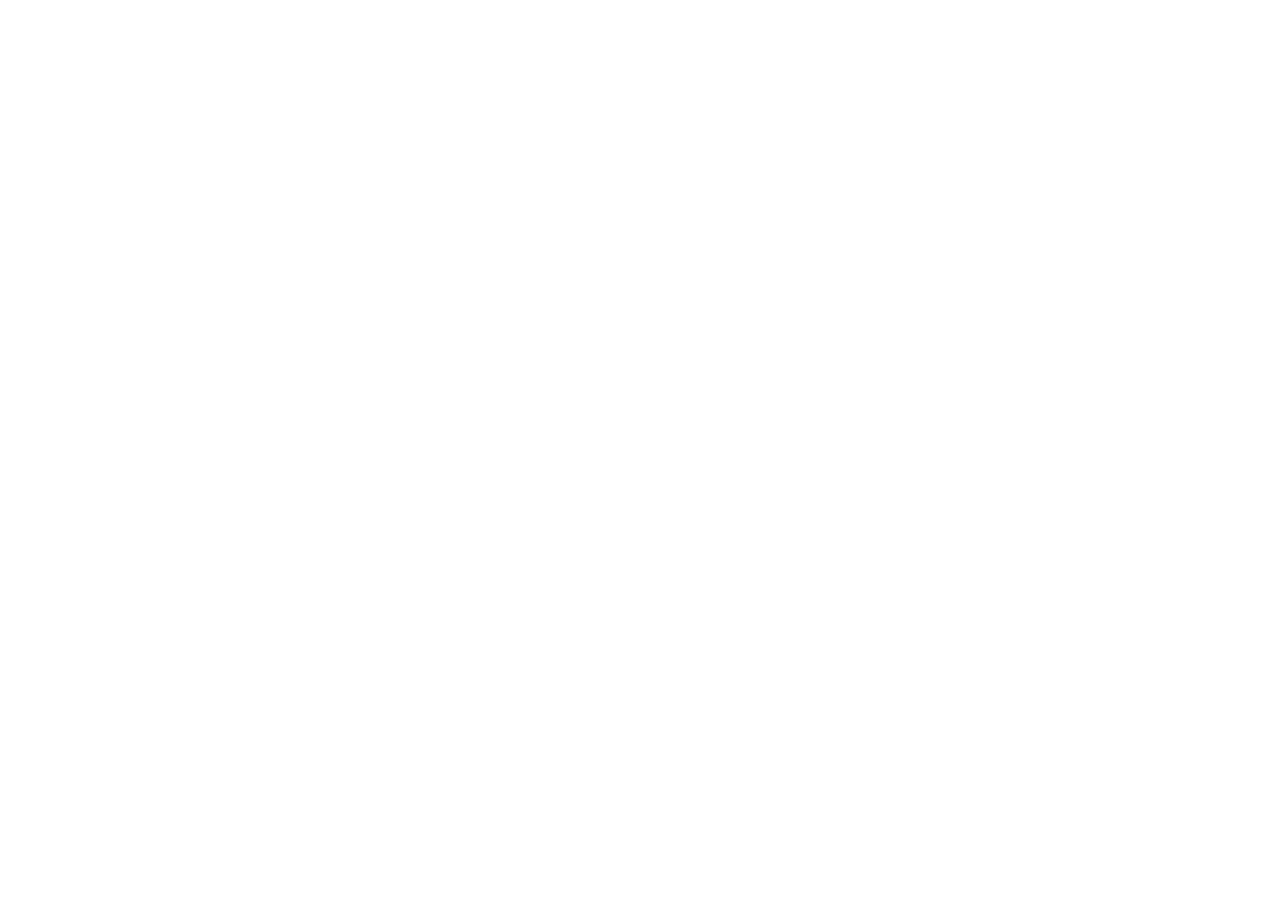
==== index.html @ 8e1ed048 "项目初始化" ====
<!DOCTYPE html>
<html lang="en">
<head>
    <meta charset="UTF-8">
    <meta name="viewport" content="width=device-width, initial-scale=1.0">
    <title>Document</title>
</head>
<body>
    
</body>
</html>
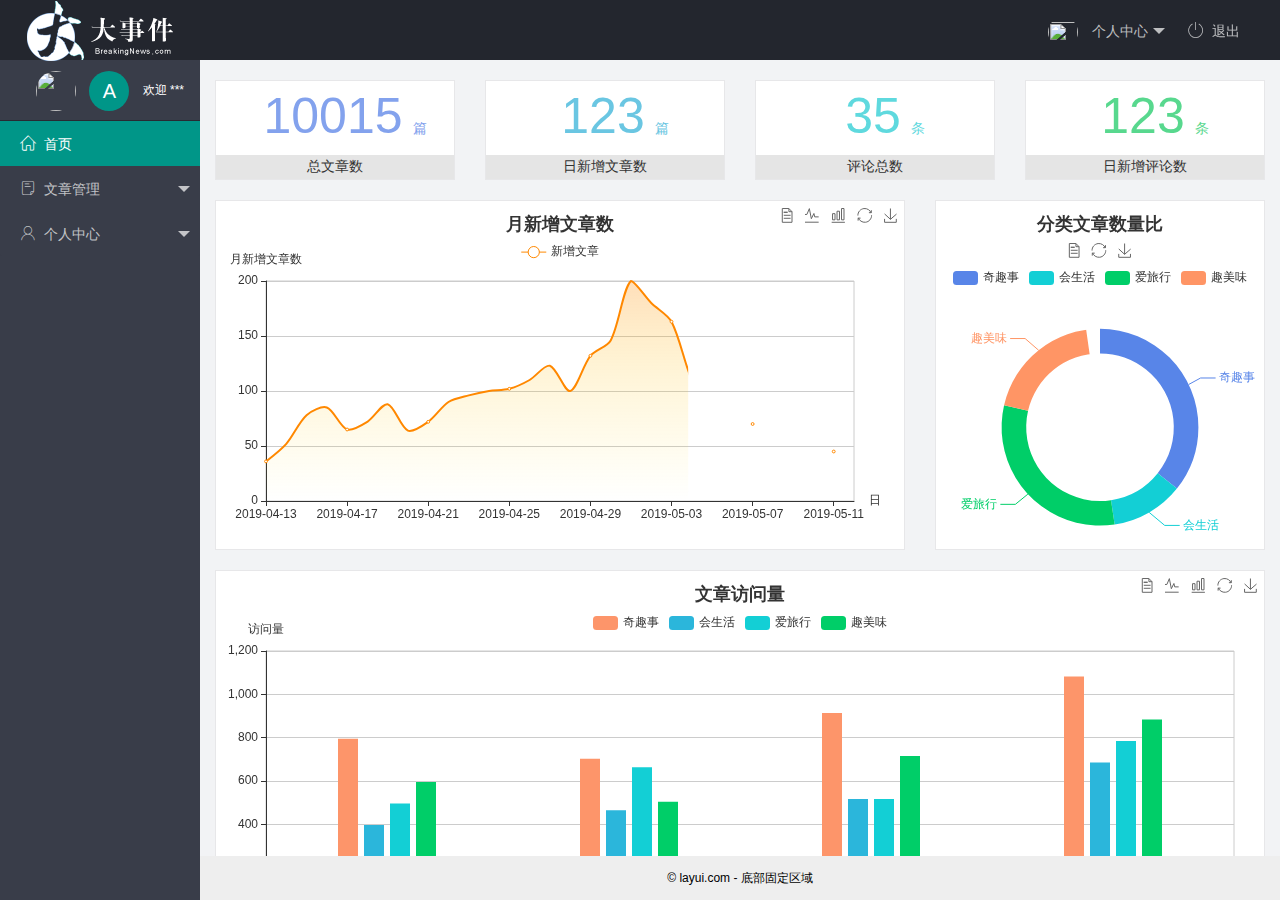
==== commit 36bd30de: "index完成" ====
--- a/index.html
+++ b/index.html
@@ -1,11 +1,91 @@
 <!DOCTYPE html>
 <html lang="en">
+
 <head>
     <meta charset="UTF-8">
     <meta name="viewport" content="width=device-width, initial-scale=1.0">
-    <title>Document</title>
+    <title>主页</title>
+    <link rel="stylesheet" href="./assets/lib/layui/css/layui.css">
+    <link rel="stylesheet" href="./assets/css/index.css">
+    <!-- 引入第三方图标 -->
+    <link rel="stylesheet" href="./assets/fonts/iconfont.css">
+    
 </head>
-<body>
-    
+
+<body class="layui-layout-body">
+    <div class="layui-layout layui-layout-admin">
+        <div class="layui-header">
+            <div class="layui-logo">
+                <img src="./assets/images/logo.png" alt="">
+            </div>
+            <!-- 头部区域（可配合layui已有的水平导航） -->
+            
+            <ul class="layui-nav layui-layout-right">
+                <li class="layui-nav-item">
+                    <a href="javascript:;">
+                        <img src="http://t.cn/RCzsdCq" class="layui-nav-img">
+                        个人中心
+                    </a>
+                    <dl class="layui-nav-child">
+                        <dd><a href="">基本资料</a></dd>
+                        <dd><a href="">安全设置</a></dd>
+                        <dd><a href="">安全设置</a></dd>
+                    </dl>
+                </li>
+                <li class="layui-nav-item">
+                    <a href=""><span class="iconfont icon-tuichu"></span>退出</a>
+                </li>
+            </ul>
+        </div>
+
+        <div class="layui-side layui-bg-black">
+            <div class="layui-side-scroll">
+                <div class="userinfo">
+                    <img src="http://t.cn/RCzsdCq" class="layui-nav-img">
+                    <span class="text-avatar">A</span>
+                    <span class="welcome">欢迎 ***</span>
+                </div>
+                <!-- 左侧导航区域（可配合layui已有的垂直导航） -->
+                <ul class="layui-nav layui-nav-tree" lay-shrink="all">
+                    <li class="layui-nav-item layui-this">
+                        <a href="./home/dashboard.html" target="fm"><span class="iconfont icon-home"></span>首页
+                    </a></li>
+
+                    <li class="layui-nav-item">
+                        <a class="" href="javascript:;">
+                            <span class="iconfont icon-16"></span>文章管理
+                        </a>
+                        <dl class="layui-nav-child">
+                            <dd><a href="javascript:;"><i class="layui-icon layui-icon-app"></i>文章类别</a></dd>
+                            <dd><a href="javascript:;"><i class="layui-icon layui-icon-app"></i>文章列表</a></dd>
+                            <dd><a href="javascript:;"><i class="layui-icon layui-icon-app"></i>发表文章</a></dd>
+                        </dl>
+                    </li>
+                    <li class="layui-nav-item">
+                        <a href="javascript:;">
+                            <span class="iconfont icon-user"></span>个人中心
+                        </a>
+                        <dl class="layui-nav-child">
+                            <dd><a href="javascript:;"><i class="layui-icon layui-icon-app"></i>基本资料</a></dd>
+                            <dd><a href="javascript:;"><i class="layui-icon layui-icon-app"></i>更换头像</a></dd>
+                            <dd><a href="javascript:;"><i class="layui-icon layui-icon-app"></i>重置密码</a></dd>
+                        </dl>
+                    </li>
+                </ul>
+            </div>
+        </div>
+
+        <div class="layui-body">
+            <!-- 内容主体区域 -->
+            <iframe src="./home/dashboard.html" name="fm" frameborder="0"></iframe>
+        </div>
+
+        <div class="layui-footer">
+            <!-- 底部固定区域 -->
+            © layui.com - 底部固定区域
+        </div>
+    </div>
+    <script src="./assets/lib/layui/layui.all.js"></script>
 </body>
+
 </html>--- a/assets/lib/layui/css/layui.css
+++ b/assets/lib/layui/css/layui.css
@@ -0,0 +1,2 @@
+/** layui-v2.5.5 MIT License By https://www.layui.com */
+ .layui-inline,img{display:inline-block;vertical-align:middle}h1,h2,h3,h4,h5,h6{font-weight:400}.layui-edge,.layui-header,.layui-inline,.layui-main{position:relative}.layui-body,.layui-edge,.layui-elip{overflow:hidden}.layui-btn,.layui-edge,.layui-inline,img{vertical-align:middle}.layui-btn,.layui-disabled,.layui-icon,.layui-unselect{-moz-user-select:none;-webkit-user-select:none;-ms-user-select:none}.layui-elip,.layui-form-checkbox span,.layui-form-pane .layui-form-label{text-overflow:ellipsis;white-space:nowrap}.layui-breadcrumb,.layui-tree-btnGroup{visibility:hidden}blockquote,body,button,dd,div,dl,dt,form,h1,h2,h3,h4,h5,h6,input,li,ol,p,pre,td,textarea,th,ul{margin:0;padding:0;-webkit-tap-highlight-color:rgba(0,0,0,0)}a:active,a:hover{outline:0}img{border:none}li{list-style:none}table{border-collapse:collapse;border-spacing:0}h4,h5,h6{font-size:100%}button,input,optgroup,option,select,textarea{font-family:inherit;font-size:inherit;font-style:inherit;font-weight:inherit;outline:0}pre{white-space:pre-wrap;white-space:-moz-pre-wrap;white-space:-pre-wrap;white-space:-o-pre-wrap;word-wrap:break-word}body{line-height:24px;font:14px Helvetica Neue,Helvetica,PingFang SC,Tahoma,Arial,sans-serif}hr{height:1px;margin:10px 0;border:0;clear:both}a{color:#333;text-decoration:none}a:hover{color:#777}a cite{font-style:normal;*cursor:pointer}.layui-border-box,.layui-border-box *{box-sizing:border-box}.layui-box,.layui-box *{box-sizing:content-box}.layui-clear{clear:both;*zoom:1}.layui-clear:after{content:'\20';clear:both;*zoom:1;display:block;height:0}.layui-inline{*display:inline;*zoom:1}.layui-edge{display:inline-block;width:0;height:0;border-width:6px;border-style:dashed;border-color:transparent}.layui-edge-top{top:-4px;border-bottom-color:#999;border-bottom-style:solid}.layui-edge-right{border-left-color:#999;border-left-style:solid}.layui-edge-bottom{top:2px;border-top-color:#999;border-top-style:solid}.layui-edge-left{border-right-color:#999;border-right-style:solid}.layui-disabled,.layui-disabled:hover{color:#d2d2d2!important;cursor:not-allowed!important}.layui-circle{border-radius:100%}.layui-show{display:block!important}.layui-hide{display:none!important}@font-face{font-family:layui-icon;src:url(../font/iconfont.eot?v=250);src:url(../font/iconfont.eot?v=250#iefix) format('embedded-opentype'),url(../font/iconfont.woff2?v=250) format('woff2'),url(../font/iconfont.woff?v=250) format('woff'),url(../font/iconfont.ttf?v=250) format('truetype'),url(../font/iconfont.svg?v=250#layui-icon) format('svg')}.layui-icon{font-family:layui-icon!important;font-size:16px;font-style:normal;-webkit-font-smoothing:antialiased;-moz-osx-font-smoothing:grayscale}.layui-icon-reply-fill:before{content:"\e611"}.layui-icon-set-fill:before{content:"\e614"}.layui-icon-menu-fill:before{content:"\e60f"}.layui-icon-search:before{content:"\e615"}.layui-icon-share:before{content:"\e641"}.layui-icon-set-sm:before{content:"\e620"}.layui-icon-engine:before{content:"\e628"}.layui-icon-close:before{content:"\1006"}.layui-icon-close-fill:before{content:"\1007"}.layui-icon-chart-screen:before{content:"\e629"}.layui-icon-star:before{content:"\e600"}.layui-icon-circle-dot:before{content:"\e617"}.layui-icon-chat:before{content:"\e606"}.layui-icon-release:before{content:"\e609"}.layui-icon-list:before{content:"\e60a"}.layui-icon-chart:before{content:"\e62c"}.layui-icon-ok-circle:before{content:"\1005"}.layui-icon-layim-theme:before{content:"\e61b"}.layui-icon-table:before{content:"\e62d"}.layui-icon-right:before{content:"\e602"}.layui-icon-left:before{content:"\e603"}.layui-icon-cart-simple:before{content:"\e698"}.layui-icon-face-cry:before{content:"\e69c"}.layui-icon-face-smile:before{content:"\e6af"}.layui-icon-survey:before{content:"\e6b2"}.layui-icon-tree:before{content:"\e62e"}.layui-icon-upload-circle:before{content:"\e62f"}.layui-icon-add-circle:before{content:"\e61f"}.layui-icon-download-circle:before{content:"\e601"}.layui-icon-templeate-1:before{content:"\e630"}.layui-icon-util:before{content:"\e631"}.layui-icon-face-surprised:before{content:"\e664"}.layui-icon-edit:before{content:"\e642"}.layui-icon-speaker:before{content:"\e645"}.layui-icon-down:before{content:"\e61a"}.layui-icon-file:before{content:"\e621"}.layui-icon-layouts:before{content:"\e632"}.layui-icon-rate-half:before{content:"\e6c9"}.layui-icon-add-circle-fine:before{content:"\e608"}.layui-icon-prev-circle:before{content:"\e633"}.layui-icon-read:before{content:"\e705"}.layui-icon-404:before{content:"\e61c"}.layui-icon-carousel:before{content:"\e634"}.layui-icon-help:before{content:"\e607"}.layui-icon-code-circle:before{content:"\e635"}.layui-icon-water:before{content:"\e636"}.layui-icon-username:before{content:"\e66f"}.layui-icon-find-fill:before{content:"\e670"}.layui-icon-about:before{content:"\e60b"}.layui-icon-location:before{content:"\e715"}.layui-icon-up:before{content:"\e619"}.layui-icon-pause:before{content:"\e651"}.layui-icon-date:before{content:"\e637"}.layui-icon-layim-uploadfile:before{content:"\e61d"}.layui-icon-delete:before{content:"\e640"}.layui-icon-play:before{content:"\e652"}.layui-icon-top:before{content:"\e604"}.layui-icon-friends:before{content:"\e612"}.layui-icon-refresh-3:before{content:"\e9aa"}.layui-icon-ok:before{content:"\e605"}.layui-icon-layer:before{content:"\e638"}.layui-icon-face-smile-fine:before{content:"\e60c"}.layui-icon-dollar:before{content:"\e659"}.layui-icon-group:before{content:"\e613"}.layui-icon-layim-download:before{content:"\e61e"}.layui-icon-picture-fine:before{content:"\e60d"}.layui-icon-link:before{content:"\e64c"}.layui-icon-diamond:before{content:"\e735"}.layui-icon-log:before{content:"\e60e"}.layui-icon-rate-solid:before{content:"\e67a"}.layui-icon-fonts-del:before{content:"\e64f"}.layui-icon-unlink:before{content:"\e64d"}.layui-icon-fonts-clear:before{content:"\e639"}.layui-icon-triangle-r:before{content:"\e623"}.layui-icon-circle:before{content:"\e63f"}.layui-icon-radio:before{content:"\e643"}.layui-icon-align-center:before{content:"\e647"}.layui-icon-align-right:before{content:"\e648"}.layui-icon-align-left:before{content:"\e649"}.layui-icon-loading-1:before{content:"\e63e"}.layui-icon-return:before{content:"\e65c"}.layui-icon-fonts-strong:before{content:"\e62b"}.layui-icon-upload:before{content:"\e67c"}.layui-icon-dialogue:before{content:"\e63a"}.layui-icon-video:before{content:"\e6ed"}.layui-icon-headset:before{content:"\e6fc"}.layui-icon-cellphone-fine:before{content:"\e63b"}.layui-icon-add-1:before{content:"\e654"}.layui-icon-face-smile-b:before{content:"\e650"}.layui-icon-fonts-html:before{content:"\e64b"}.layui-icon-form:before{content:"\e63c"}.layui-icon-cart:before{content:"\e657"}.layui-icon-camera-fill:before{content:"\e65d"}.layui-icon-tabs:before{content:"\e62a"}.layui-icon-fonts-code:before{content:"\e64e"}.layui-icon-fire:before{content:"\e756"}.layui-icon-set:before{content:"\e716"}.layui-icon-fonts-u:before{content:"\e646"}.layui-icon-triangle-d:before{content:"\e625"}.layui-icon-tips:before{content:"\e702"}.layui-icon-picture:before{content:"\e64a"}.layui-icon-more-vertical:before{content:"\e671"}.layui-icon-flag:before{content:"\e66c"}.layui-icon-loading:before{content:"\e63d"}.layui-icon-fonts-i:before{content:"\e644"}.layui-icon-refresh-1:before{content:"\e666"}.layui-icon-rmb:before{content:"\e65e"}.layui-icon-home:before{content:"\e68e"}.layui-icon-user:before{content:"\e770"}.layui-icon-notice:before{content:"\e667"}.layui-icon-login-weibo:before{content:"\e675"}.layui-icon-voice:before{content:"\e688"}.layui-icon-upload-drag:before{content:"\e681"}.layui-icon-login-qq:before{content:"\e676"}.layui-icon-snowflake:before{content:"\e6b1"}.layui-icon-file-b:before{content:"\e655"}.layui-icon-template:before{content:"\e663"}.layui-icon-auz:before{content:"\e672"}.layui-icon-console:before{content:"\e665"}.layui-icon-app:before{content:"\e653"}.layui-icon-prev:before{content:"\e65a"}.layui-icon-website:before{content:"\e7ae"}.layui-icon-next:before{content:"\e65b"}.layui-icon-component:before{content:"\e857"}.layui-icon-more:before{content:"\e65f"}.layui-icon-login-wechat:before{content:"\e677"}.layui-icon-shrink-right:before{content:"\e668"}.layui-icon-spread-left:before{content:"\e66b"}.layui-icon-camera:before{content:"\e660"}.layui-icon-note:before{content:"\e66e"}.layui-icon-refresh:before{content:"\e669"}.layui-icon-female:before{content:"\e661"}.layui-icon-male:before{content:"\e662"}.layui-icon-password:before{content:"\e673"}.layui-icon-senior:before{content:"\e674"}.layui-icon-theme:before{content:"\e66a"}.layui-icon-tread:before{content:"\e6c5"}.layui-icon-praise:before{content:"\e6c6"}.layui-icon-star-fill:before{content:"\e658"}.layui-icon-rate:before{content:"\e67b"}.layui-icon-template-1:before{content:"\e656"}.layui-icon-vercode:before{content:"\e679"}.layui-icon-cellphone:before{content:"\e678"}.layui-icon-screen-full:before{content:"\e622"}.layui-icon-screen-restore:before{content:"\e758"}.layui-icon-cols:before{content:"\e610"}.layui-icon-export:before{content:"\e67d"}.layui-icon-print:before{content:"\e66d"}.layui-icon-slider:before{content:"\e714"}.layui-icon-addition:before{content:"\e624"}.layui-icon-subtraction:before{content:"\e67e"}.layui-icon-service:before{content:"\e626"}.layui-icon-transfer:before{content:"\e691"}.layui-main{width:1140px;margin:0 auto}.layui-header{z-index:1000;height:60px}.layui-header a:hover{transition:all .5s;-webkit-transition:all .5s}.layui-side{position:fixed;left:0;top:0;bottom:0;z-index:999;width:200px;overflow-x:hidden}.layui-side-scroll{position:relative;width:220px;height:100%;overflow-x:hidden}.layui-body{position:absolute;left:200px;right:0;top:0;bottom:0;z-index:998;width:auto;overflow-y:auto;box-sizing:border-box}.layui-layout-body{overflow:hidden}.layui-layout-admin .layui-header{background-color:#23262E}.layui-layout-admin .layui-side{top:60px;width:200px;overflow-x:hidden}.layui-layout-admin .layui-body{position:fixed;top:60px;bottom:44px}.layui-layout-admin .layui-main{width:auto;margin:0 15px}.layui-layout-admin .layui-footer{position:fixed;left:200px;right:0;bottom:0;height:44px;line-height:44px;padding:0 15px;background-color:#eee}.layui-layout-admin .layui-logo{position:absolute;left:0;top:0;width:200px;height:100%;line-height:60px;text-align:center;color:#009688;font-size:16px}.layui-layout-admin .layui-header .layui-nav{background:0 0}.layui-layout-left{position:absolute!important;left:200px;top:0}.layui-layout-right{position:absolute!important;right:0;top:0}.layui-container{position:relative;margin:0 auto;padding:0 15px;box-sizing:border-box}.layui-fluid{position:relative;margin:0 auto;padding:0 15px}.layui-row:after,.layui-row:before{content:'';display:block;clear:both}.layui-col-lg1,.layui-col-lg10,.layui-col-lg11,.layui-col-lg12,.layui-col-lg2,.layui-col-lg3,.layui-col-lg4,.layui-col-lg5,.layui-col-lg6,.layui-col-lg7,.layui-col-lg8,.layui-col-lg9,.layui-col-md1,.layui-col-md10,.layui-col-md11,.layui-col-md12,.layui-col-md2,.layui-col-md3,.layui-col-md4,.layui-col-md5,.layui-col-md6,.layui-col-md7,.layui-col-md8,.layui-col-md9,.layui-col-sm1,.layui-col-sm10,.layui-col-sm11,.layui-col-sm12,.layui-col-sm2,.layui-col-sm3,.layui-col-sm4,.layui-col-sm5,.layui-col-sm6,.layui-col-sm7,.layui-col-sm8,.layui-col-sm9,.layui-col-xs1,.layui-col-xs10,.layui-col-xs11,.layui-col-xs12,.layui-col-xs2,.layui-col-xs3,.layui-col-xs4,.layui-col-xs5,.layui-col-xs6,.layui-col-xs7,.layui-col-xs8,.layui-col-xs9{position:relative;display:block;box-sizing:border-box}.layui-col-xs1,.layui-col-xs10,.layui-col-xs11,.layui-col-xs12,.layui-col-xs2,.layui-col-xs3,.layui-col-xs4,.layui-col-xs5,.layui-col-xs6,.layui-col-xs7,.layui-col-xs8,.layui-col-xs9{float:left}.layui-col-xs1{width:8.33333333%}.layui-col-xs2{width:16.66666667%}.layui-col-xs3{width:25%}.layui-col-xs4{width:33.33333333%}.layui-col-xs5{width:41.66666667%}.layui-col-xs6{width:50%}.layui-col-xs7{width:58.33333333%}.layui-col-xs8{width:66.66666667%}.layui-col-xs9{width:75%}.layui-col-xs10{width:83.33333333%}.layui-col-xs11{width:91.66666667%}.layui-col-xs12{width:100%}.layui-col-xs-offset1{margin-left:8.33333333%}.layui-col-xs-offset2{margin-left:16.66666667%}.layui-col-xs-offset3{margin-left:25%}.layui-col-xs-offset4{margin-left:33.33333333%}.layui-col-xs-offset5{margin-left:41.66666667%}.layui-col-xs-offset6{margin-left:50%}.layui-col-xs-offset7{margin-left:58.33333333%}.layui-col-xs-offset8{margin-left:66.66666667%}.layui-col-xs-offset9{margin-left:75%}.layui-col-xs-offset10{margin-left:83.33333333%}.layui-col-xs-offset11{margin-left:91.66666667%}.layui-col-xs-offset12{margin-left:100%}@media screen and (max-width:768px){.layui-hide-xs{display:none!important}.layui-show-xs-block{display:block!important}.layui-show-xs-inline{display:inline!important}.layui-show-xs-inline-block{display:inline-block!important}}@media screen and (min-width:768px){.layui-container{width:750px}.layui-hide-sm{display:none!important}.layui-show-sm-block{display:block!important}.layui-show-sm-inline{display:inline!important}.layui-show-sm-inline-block{display:inline-block!important}.layui-col-sm1,.layui-col-sm10,.layui-col-sm11,.layui-col-sm12,.layui-col-sm2,.layui-col-sm3,.layui-col-sm4,.layui-col-sm5,.layui-col-sm6,.layui-col-sm7,.layui-col-sm8,.layui-col-sm9{float:left}.layui-col-sm1{width:8.33333333%}.layui-col-sm2{width:16.66666667%}.layui-col-sm3{width:25%}.layui-col-sm4{width:33.33333333%}.layui-col-sm5{width:41.66666667%}.layui-col-sm6{width:50%}.layui-col-sm7{width:58.33333333%}.layui-col-sm8{width:66.66666667%}.layui-col-sm9{width:75%}.layui-col-sm10{width:83.33333333%}.layui-col-sm11{width:91.66666667%}.layui-col-sm12{width:100%}.layui-col-sm-offset1{margin-left:8.33333333%}.layui-col-sm-offset2{margin-left:16.66666667%}.layui-col-sm-offset3{margin-left:25%}.layui-col-sm-offset4{margin-left:33.33333333%}.layui-col-sm-offset5{margin-left:41.66666667%}.layui-col-sm-offset6{margin-left:50%}.layui-col-sm-offset7{margin-left:58.33333333%}.layui-col-sm-offset8{margin-left:66.66666667%}.layui-col-sm-offset9{margin-left:75%}.layui-col-sm-offset10{margin-left:83.33333333%}.layui-col-sm-offset11{margin-left:91.66666667%}.layui-col-sm-offset12{margin-left:100%}}@media screen and (min-width:992px){.layui-container{width:970px}.layui-hide-md{display:none!important}.layui-show-md-block{display:block!important}.layui-show-md-inline{display:inline!important}.layui-show-md-inline-block{display:inline-block!important}.layui-col-md1,.layui-col-md10,.layui-col-md11,.layui-col-md12,.layui-col-md2,.layui-col-md3,.layui-col-md4,.layui-col-md5,.layui-col-md6,.layui-col-md7,.layui-col-md8,.layui-col-md9{float:left}.layui-col-md1{width:8.33333333%}.layui-col-md2{width:16.66666667%}.layui-col-md3{width:25%}.layui-col-md4{width:33.33333333%}.layui-col-md5{width:41.66666667%}.layui-col-md6{width:50%}.layui-col-md7{width:58.33333333%}.layui-col-md8{width:66.66666667%}.layui-col-md9{width:75%}.layui-col-md10{width:83.33333333%}.layui-col-md11{width:91.66666667%}.layui-col-md12{width:100%}.layui-col-md-offset1{margin-left:8.33333333%}.layui-col-md-offset2{margin-left:16.66666667%}.layui-col-md-offset3{margin-left:25%}.layui-col-md-offset4{margin-left:33.33333333%}.layui-col-md-offset5{margin-left:41.66666667%}.layui-col-md-offset6{margin-left:50%}.layui-col-md-offset7{margin-left:58.33333333%}.layui-col-md-offset8{margin-left:66.66666667%}.layui-col-md-offset9{margin-left:75%}.layui-col-md-offset10{margin-left:83.33333333%}.layui-col-md-offset11{margin-left:91.66666667%}.layui-col-md-offset12{margin-left:100%}}@media screen and (min-width:1200px){.layui-container{width:1170px}.layui-hide-lg{display:none!important}.layui-show-lg-block{display:block!important}.layui-show-lg-inline{display:inline!important}.layui-show-lg-inline-block{display:inline-block!important}.layui-col-lg1,.layui-col-lg10,.layui-col-lg11,.layui-col-lg12,.layui-col-lg2,.layui-col-lg3,.layui-col-lg4,.layui-col-lg5,.layui-col-lg6,.layui-col-lg7,.layui-col-lg8,.layui-col-lg9{float:left}.layui-col-lg1{width:8.33333333%}.layui-col-lg2{width:16.66666667%}.layui-col-lg3{width:25%}.layui-col-lg4{width:33.33333333%}.layui-col-lg5{width:41.66666667%}.layui-col-lg6{width:50%}.layui-col-lg7{width:58.33333333%}.layui-col-lg8{width:66.66666667%}.layui-col-lg9{width:75%}.layui-col-lg10{width:83.33333333%}.layui-col-lg11{width:91.66666667%}.layui-col-lg12{width:100%}.layui-col-lg-offset1{margin-left:8.33333333%}.layui-col-lg-offset2{margin-left:16.66666667%}.layui-col-lg-offset3{margin-left:25%}.layui-col-lg-offset4{margin-left:33.33333333%}.layui-col-lg-offset5{margin-left:41.66666667%}.layui-col-lg-offset6{margin-left:50%}.layui-col-lg-offset7{margin-left:58.33333333%}.layui-col-lg-offset8{margin-left:66.66666667%}.layui-col-lg-offset9{margin-left:75%}.layui-col-lg-offset10{margin-left:83.33333333%}.layui-col-lg-offset11{margin-left:91.66666667%}.layui-col-lg-offset12{margin-left:100%}}.layui-col-space1{margin:-.5px}.layui-col-space1>*{padding:.5px}.layui-col-space3{margin:-1.5px}.layui-col-space3>*{padding:1.5px}.layui-col-space5{margin:-2.5px}.layui-col-space5>*{padding:2.5px}.layui-col-space8{margin:-3.5px}.layui-col-space8>*{padding:3.5px}.layui-col-space10{margin:-5px}.layui-col-space10>*{padding:5px}.layui-col-space12{margin:-6px}.layui-col-space12>*{padding:6px}.layui-col-space15{margin:-7.5px}.layui-col-space15>*{padding:7.5px}.layui-col-space18{margin:-9px}.layui-col-space18>*{padding:9px}.layui-col-space20{margin:-10px}.layui-col-space20>*{padding:10px}.layui-col-space22{margin:-11px}.layui-col-space22>*{padding:11px}.layui-col-space25{margin:-12.5px}.layui-col-space25>*{padding:12.5px}.layui-col-space30{margin:-15px}.layui-col-space30>*{padding:15px}.layui-btn,.layui-input,.layui-select,.layui-textarea,.layui-upload-button{outline:0;-webkit-appearance:none;transition:all .3s;-webkit-transition:all .3s;box-sizing:border-box}.layui-elem-quote{margin-bottom:10px;padding:15px;line-height:22px;border-left:5px solid #009688;border-radius:0 2px 2px 0;background-color:#f2f2f2}.layui-quote-nm{border-style:solid;border-width:1px 1px 1px 5px;background:0 0}.layui-elem-field{margin-bottom:10px;padding:0;border-width:1px;border-style:solid}.layui-elem-field legend{margin-left:20px;padding:0 10px;font-size:20px;font-weight:300}.layui-field-title{margin:10px 0 20px;border-width:1px 0 0}.layui-field-box{padding:10px 15px}.layui-field-title .layui-field-box{padding:10px 0}.layui-progress{position:relative;height:6px;border-radius:20px;background-color:#e2e2e2}.layui-progress-bar{position:absolute;left:0;top:0;width:0;max-width:100%;height:6px;border-radius:20px;text-align:right;background-color:#5FB878;transition:all .3s;-webkit-transition:all .3s}.layui-progress-big,.layui-progress-big .layui-progress-bar{height:18px;line-height:18px}.layui-progress-text{position:relative;top:-20px;line-height:18px;font-size:12px;color:#666}.layui-progress-big .layui-progress-text{position:static;padding:0 10px;color:#fff}.layui-collapse{border-width:1px;border-style:solid;border-radius:2px}.layui-colla-content,.layui-colla-item{border-top-width:1px;border-top-style:solid}.layui-colla-item:first-child{border-top:none}.layui-colla-title{position:relative;height:42px;line-height:42px;padding:0 15px 0 35px;color:#333;background-color:#f2f2f2;cursor:pointer;font-size:14px;overflow:hidden}.layui-colla-content{display:none;padding:10px 15px;line-height:22px;color:#666}.layui-colla-icon{position:absolute;left:15px;top:0;font-size:14px}.layui-card{margin-bottom:15px;border-radius:2px;background-color:#fff;box-shadow:0 1px 2px 0 rgba(0,0,0,.05)}.layui-card:last-child{margin-bottom:0}.layui-card-header{position:relative;height:42px;line-height:42px;padding:0 15px;border-bottom:1px solid #f6f6f6;color:#333;border-radius:2px 2px 0 0;font-size:14px}.layui-bg-black,.layui-bg-blue,.layui-bg-cyan,.layui-bg-green,.layui-bg-orange,.layui-bg-red{color:#fff!important}.layui-card-body{position:relative;padding:10px 15px;line-height:24px}.layui-card-body[pad15]{padding:15px}.layui-card-body[pad20]{padding:20px}.layui-card-body .layui-table{margin:5px 0}.layui-card .layui-tab{margin:0}.layui-panel-window{position:relative;padding:15px;border-radius:0;border-top:5px solid #E6E6E6;background-color:#fff}.layui-auxiliar-moving{position:fixed;left:0;right:0;top:0;bottom:0;width:100%;height:100%;background:0 0;z-index:9999999999}.layui-form-label,.layui-form-mid,.layui-form-select,.layui-input-block,.layui-input-inline,.layui-textarea{position:relative}.layui-bg-red{background-color:#FF5722!important}.layui-bg-orange{background-color:#FFB800!important}.layui-bg-green{background-color:#009688!important}.layui-bg-cyan{background-color:#2F4056!important}.layui-bg-blue{background-color:#1E9FFF!important}.layui-bg-black{background-color:#393D49!important}.layui-bg-gray{background-color:#eee!important;color:#666!important}.layui-badge-rim,.layui-colla-content,.layui-colla-item,.layui-collapse,.layui-elem-field,.layui-form-pane .layui-form-item[pane],.layui-form-pane .layui-form-label,.layui-input,.layui-layedit,.layui-layedit-tool,.layui-quote-nm,.layui-select,.layui-tab-bar,.layui-tab-card,.layui-tab-title,.layui-tab-title .layui-this:after,.layui-textarea{border-color:#e6e6e6}.layui-timeline-item:before,hr{background-color:#e6e6e6}.layui-text{line-height:22px;font-size:14px;color:#666}.layui-text h1,.layui-text h2,.layui-text h3{font-weight:500;color:#333}.layui-text h1{font-size:30px}.layui-text h2{font-size:24px}.layui-text h3{font-size:18px}.layui-text a:not(.layui-btn){color:#01AAED}.layui-text a:not(.layui-btn):hover{text-decoration:underline}.layui-text ul{padding:5px 0 5px 15px}.layui-text ul li{margin-top:5px;list-style-type:disc}.layui-text em,.layui-word-aux{color:#999!important;padding:0 5px!important}.layui-btn{display:inline-block;height:38px;line-height:38px;padding:0 18px;background-color:#009688;color:#fff;white-space:nowrap;text-align:center;font-size:14px;border:none;border-radius:2px;cursor:pointer}.layui-btn:hover{opacity:.8;filter:alpha(opacity=80);color:#fff}.layui-btn:active{opacity:1;filter:alpha(opacity=100)}.layui-btn+.layui-btn{margin-left:10px}.layui-btn-container{font-size:0}.layui-btn-container .layui-btn{margin-right:10px;margin-bottom:10px}.layui-btn-container .layui-btn+.layui-btn{margin-left:0}.layui-table .layui-btn-container .layui-btn{margin-bottom:9px}.layui-btn-radius{border-radius:100px}.layui-btn .layui-icon{margin-right:3px;font-size:18px;vertical-align:bottom;vertical-align:middle\9}.layui-btn-primary{border:1px solid #C9C9C9;background-color:#fff;color:#555}.layui-btn-primary:hover{border-color:#009688;color:#333}.layui-btn-normal{background-color:#1E9FFF}.layui-btn-warm{background-color:#FFB800}.layui-btn-danger{background-color:#FF5722}.layui-btn-checked{background-color:#5FB878}.layui-btn-disabled,.layui-btn-disabled:active,.layui-btn-disabled:hover{border:1px solid #e6e6e6;background-color:#FBFBFB;color:#C9C9C9;cursor:not-allowed;opacity:1}.layui-btn-lg{height:44px;line-height:44px;padding:0 25px;font-size:16px}.layui-btn-sm{height:30px;line-height:30px;padding:0 10px;font-size:12px}.layui-btn-sm i{font-size:16px!important}.layui-btn-xs{height:22px;line-height:22px;padding:0 5px;font-size:12px}.layui-btn-xs i{font-size:14px!important}.layui-btn-group{display:inline-block;vertical-align:middle;font-size:0}.layui-btn-group .layui-btn{margin-left:0!important;margin-right:0!important;border-left:1px solid rgba(255,255,255,.5);border-radius:0}.layui-btn-group .layui-btn-primary{border-left:none}.layui-btn-group .layui-btn-primary:hover{border-color:#C9C9C9;color:#009688}.layui-btn-group .layui-btn:first-child{border-left:none;border-radius:2px 0 0 2px}.layui-btn-group .layui-btn-primary:first-child{border-left:1px solid #c9c9c9}.layui-btn-group .layui-btn:last-child{border-radius:0 2px 2px 0}.layui-btn-group .layui-btn+.layui-btn{margin-left:0}.layui-btn-group+.layui-btn-group{margin-left:10px}.layui-btn-fluid{width:100%}.layui-input,.layui-select,.layui-textarea{height:38px;line-height:1.3;line-height:38px\9;border-width:1px;border-style:solid;background-color:#fff;border-radius:2px}.layui-input::-webkit-input-placeholder,.layui-select::-webkit-input-placeholder,.layui-textarea::-webkit-input-placeholder{line-height:1.3}.layui-input,.layui-textarea{display:block;width:100%;padding-left:10px}.layui-input:hover,.layui-textarea:hover{border-color:#D2D2D2!important}.layui-input:focus,.layui-textarea:focus{border-color:#C9C9C9!important}.layui-textarea{min-height:100px;height:auto;line-height:20px;padding:6px 10px;resize:vertical}.layui-select{padding:0 10px}.layui-form input[type=checkbox],.layui-form input[type=radio],.layui-form select{display:none}.layui-form [lay-ignore]{display:initial}.layui-form-item{margin-bottom:15px;clear:both;*zoom:1}.layui-form-item:after{content:'\20';clear:both;*zoom:1;display:block;height:0}.layui-form-label{float:left;display:block;padding:9px 15px;width:80px;font-weight:400;line-height:20px;text-align:right}.layui-form-label-col{display:block;float:none;padding:9px 0;line-height:20px;text-align:left}.layui-form-item .layui-inline{margin-bottom:5px;margin-right:10px}.layui-input-block{margin-left:110px;min-height:36px}.layui-input-inline{display:inline-block;vertical-align:middle}.layui-form-item .layui-input-inline{float:left;width:190px;margin-right:10px}.layui-form-text .layui-input-inline{width:auto}.layui-form-mid{float:left;display:block;padding:9px 0!important;line-height:20px;margin-right:10px}.layui-form-danger+.layui-form-select .layui-input,.layui-form-danger:focus{border-color:#FF5722!important}.layui-form-select .layui-input{padding-right:30px;cursor:pointer}.layui-form-select .layui-edge{position:absolute;right:10px;top:50%;margin-top:-3px;cursor:pointer;border-width:6px;border-top-color:#c2c2c2;border-top-style:solid;transition:all .3s;-webkit-transition:all .3s}.layui-form-select dl{display:none;position:absolute;left:0;top:42px;padding:5px 0;z-index:899;min-width:100%;border:1px solid #d2d2d2;max-height:300px;overflow-y:auto;background-color:#fff;border-radius:2px;box-shadow:0 2px 4px rgba(0,0,0,.12);box-sizing:border-box}.layui-form-select dl dd,.layui-form-select dl dt{padding:0 10px;line-height:36px;white-space:nowrap;overflow:hidden;text-overflow:ellipsis}.layui-form-select dl dt{font-size:12px;color:#999}.layui-form-select dl dd{cursor:pointer}.layui-form-select dl dd:hover{background-color:#f2f2f2;-webkit-transition:.5s all;transition:.5s all}.layui-form-select .layui-select-group dd{padding-left:20px}.layui-form-select dl dd.layui-select-tips{padding-left:10px!important;color:#999}.layui-form-select dl dd.layui-this{background-color:#5FB878;color:#fff}.layui-form-checkbox,.layui-form-select dl dd.layui-disabled{background-color:#fff}.layui-form-selected dl{display:block}.layui-form-checkbox,.layui-form-checkbox *,.layui-form-switch{display:inline-block;vertical-align:middle}.layui-form-selected .layui-edge{margin-top:-9px;-webkit-transform:rotate(180deg);transform:rotate(180deg);margin-top:-3px\9}:root .layui-form-selected .layui-edge{margin-top:-9px\0/IE9}.layui-form-selectup dl{top:auto;bottom:42px}.layui-select-none{margin:5px 0;text-align:center;color:#999}.layui-select-disabled .layui-disabled{border-color:#eee!important}.layui-select-disabled .layui-edge{border-top-color:#d2d2d2}.layui-form-checkbox{position:relative;height:30px;line-height:30px;margin-right:10px;padding-right:30px;cursor:pointer;font-size:0;-webkit-transition:.1s linear;transition:.1s linear;box-sizing:border-box}.layui-form-checkbox span{padding:0 10px;height:100%;font-size:14px;border-radius:2px 0 0 2px;background-color:#d2d2d2;color:#fff;overflow:hidden}.layui-form-checkbox:hover span{background-color:#c2c2c2}.layui-form-checkbox i{position:absolute;right:0;top:0;width:30px;height:28px;border:1px solid #d2d2d2;border-left:none;border-radius:0 2px 2px 0;color:#fff;font-size:20px;text-align:center}.layui-form-checkbox:hover i{border-color:#c2c2c2;color:#c2c2c2}.layui-form-checked,.layui-form-checked:hover{border-color:#5FB878}.layui-form-checked span,.layui-form-checked:hover span{background-color:#5FB878}.layui-form-checked i,.layui-form-checked:hover i{color:#5FB878}.layui-form-item .layui-form-checkbox{margin-top:4px}.layui-form-checkbox[lay-skin=primary]{height:auto!important;line-height:normal!important;min-width:18px;min-height:18px;border:none!important;margin-right:0;padding-left:28px;padding-right:0;background:0 0}.layui-form-checkbox[lay-skin=primary] span{padding-left:0;padding-right:15px;line-height:18px;background:0 0;color:#666}.layui-form-checkbox[lay-skin=primary] i{right:auto;left:0;width:16px;height:16px;line-height:16px;border:1px solid #d2d2d2;font-size:12px;border-radius:2px;background-color:#fff;-webkit-transition:.1s linear;transition:.1s linear}.layui-form-checkbox[lay-skin=primary]:hover i{border-color:#5FB878;color:#fff}.layui-form-checked[lay-skin=primary] i{border-color:#5FB878!important;background-color:#5FB878;color:#fff}.layui-checkbox-disbaled[lay-skin=primary] span{background:0 0!important;color:#c2c2c2}.layui-checkbox-disbaled[lay-skin=primary]:hover i{border-color:#d2d2d2}.layui-form-item .layui-form-checkbox[lay-skin=primary]{margin-top:10px}.layui-form-switch{position:relative;height:22px;line-height:22px;min-width:35px;padding:0 5px;margin-top:8px;border:1px solid #d2d2d2;border-radius:20px;cursor:pointer;background-color:#fff;-webkit-transition:.1s linear;transition:.1s linear}.layui-form-switch i{position:absolute;left:5px;top:3px;width:16px;height:16px;border-radius:20px;background-color:#d2d2d2;-webkit-transition:.1s linear;transition:.1s linear}.layui-form-switch em{position:relative;top:0;width:25px;margin-left:21px;padding:0!important;text-align:center!important;color:#999!important;font-style:normal!important;font-size:12px}.layui-form-onswitch{border-color:#5FB878;background-color:#5FB878}.layui-checkbox-disbaled,.layui-checkbox-disbaled i{border-color:#e2e2e2!important}.layui-form-onswitch i{left:100%;margin-left:-21px;background-color:#fff}.layui-form-onswitch em{margin-left:5px;margin-right:21px;color:#fff!important}.layui-checkbox-disbaled span{background-color:#e2e2e2!important}.layui-checkbox-disbaled:hover i{color:#fff!important}[lay-radio]{display:none}.layui-form-radio,.layui-form-radio *{display:inline-block;vertical-align:middle}.layui-form-radio{line-height:28px;margin:6px 10px 0 0;padding-right:10px;cursor:pointer;font-size:0}.layui-form-radio *{font-size:14px}.layui-form-radio>i{margin-right:8px;font-size:22px;color:#c2c2c2}.layui-form-radio>i:hover,.layui-form-radioed>i{color:#5FB878}.layui-radio-disbaled>i{color:#e2e2e2!important}.layui-form-pane .layui-form-label{width:110px;padding:8px 15px;height:38px;line-height:20px;border-width:1px;border-style:solid;border-radius:2px 0 0 2px;text-align:center;background-color:#FBFBFB;overflow:hidden;box-sizing:border-box}.layui-form-pane .layui-input-inline{margin-left:-1px}.layui-form-pane .layui-input-block{margin-left:110px;left:-1px}.layui-form-pane .layui-input{border-radius:0 2px 2px 0}.layui-form-pane .layui-form-text .layui-form-label{float:none;width:100%;border-radius:2px;box-sizing:border-box;text-align:left}.layui-form-pane .layui-form-text .layui-input-inline{display:block;margin:0;top:-1px;clear:both}.layui-form-pane .layui-form-text .layui-input-block{margin:0;left:0;top:-1px}.layui-form-pane .layui-form-text .layui-textarea{min-height:100px;border-radius:0 0 2px 2px}.layui-form-pane .layui-form-checkbox{margin:4px 0 4px 10px}.layui-form-pane .layui-form-radio,.layui-form-pane .layui-form-switch{margin-top:6px;margin-left:10px}.layui-form-pane .layui-form-item[pane]{position:relative;border-width:1px;border-style:solid}.layui-form-pane .layui-form-item[pane] .layui-form-label{position:absolute;left:0;top:0;height:100%;border-width:0 1px 0 0}.layui-form-pane .layui-form-item[pane] .layui-input-inline{margin-left:110px}@media screen and (max-width:450px){.layui-form-item .layui-form-label{text-overflow:ellipsis;overflow:hidden;white-space:nowrap}.layui-form-item .layui-inline{display:block;margin-right:0;margin-bottom:20px;clear:both}.layui-form-item .layui-inline:after{content:'\20';clear:both;display:block;height:0}.layui-form-item .layui-input-inline{display:block;float:none;left:-3px;width:auto;margin:0 0 10px 112px}.layui-form-item .layui-input-inline+.layui-form-mid{margin-left:110px;top:-5px;padding:0}.layui-form-item .layui-form-checkbox{margin-right:5px;margin-bottom:5px}}.layui-layedit{border-width:1px;border-style:solid;border-radius:2px}.layui-layedit-tool{padding:3px 5px;border-bottom-width:1px;border-bottom-style:solid;font-size:0}.layedit-tool-fixed{position:fixed;top:0;border-top:1px solid #e2e2e2}.layui-layedit-tool .layedit-tool-mid,.layui-layedit-tool .layui-icon{display:inline-block;vertical-align:middle;text-align:center;font-size:14px}.layui-layedit-tool .layui-icon{position:relative;width:32px;height:30px;line-height:30px;margin:3px 5px;color:#777;cursor:pointer;border-radius:2px}.layui-layedit-tool .layui-icon:hover{color:#393D49}.layui-layedit-tool .layui-icon:active{color:#000}.layui-layedit-tool .layedit-tool-active{background-color:#e2e2e2;color:#000}.layui-layedit-tool .layui-disabled,.layui-layedit-tool .layui-disabled:hover{color:#d2d2d2;cursor:not-allowed}.layui-layedit-tool .layedit-tool-mid{width:1px;height:18px;margin:0 10px;background-color:#d2d2d2}.layedit-tool-html{width:50px!important;font-size:30px!important}.layedit-tool-b,.layedit-tool-code,.layedit-tool-help{font-size:16px!important}.layedit-tool-d,.layedit-tool-face,.layedit-tool-image,.layedit-tool-unlink{font-size:18px!important}.layedit-tool-image input{position:absolute;font-size:0;left:0;top:0;width:100%;height:100%;opacity:.01;filter:Alpha(opacity=1);cursor:pointer}.layui-layedit-iframe iframe{display:block;width:100%}#LAY_layedit_code{overflow:hidden}.layui-laypage{display:inline-block;*display:inline;*zoom:1;vertical-align:middle;margin:10px 0;font-size:0}.layui-laypage>a:first-child,.layui-laypage>a:first-child em{border-radius:2px 0 0 2px}.layui-laypage>a:last-child,.layui-laypage>a:last-child em{border-radius:0 2px 2px 0}.layui-laypage>:first-child{margin-left:0!important}.layui-laypage>:last-child{margin-right:0!important}.layui-laypage a,.layui-laypage button,.layui-laypage input,.layui-laypage select,.layui-laypage span{border:1px solid #e2e2e2}.layui-laypage a,.layui-laypage span{display:inline-block;*display:inline;*zoom:1;vertical-align:middle;padding:0 15px;height:28px;line-height:28px;margin:0 -1px 5px 0;background-color:#fff;color:#333;font-size:12px}.layui-flow-more a *,.layui-laypage input,.layui-table-view select[lay-ignore]{display:inline-block}.layui-laypage a:hover{color:#009688}.layui-laypage em{font-style:normal}.layui-laypage .layui-laypage-spr{color:#999;font-weight:700}.layui-laypage a{text-decoration:none}.layui-laypage .layui-laypage-curr{position:relative}.layui-laypage .layui-laypage-curr em{position:relative;color:#fff}.layui-laypage .layui-laypage-curr .layui-laypage-em{position:absolute;left:-1px;top:-1px;padding:1px;width:100%;height:100%;background-color:#009688}.layui-laypage-em{border-radius:2px}.layui-laypage-next em,.layui-laypage-prev em{font-family:Sim sun;font-size:16px}.layui-laypage .layui-laypage-count,.layui-laypage .layui-laypage-limits,.layui-laypage .layui-laypage-refresh,.layui-laypage .layui-laypage-skip{margin-left:10px;margin-right:10px;padding:0;border:none}.layui-laypage .layui-laypage-limits,.layui-laypage .layui-laypage-refresh{vertical-align:top}.layui-laypage .layui-laypage-refresh i{font-size:18px;cursor:pointer}.layui-laypage select{height:22px;padding:3px;border-radius:2px;cursor:pointer}.layui-laypage .layui-laypage-skip{height:30px;line-height:30px;color:#999}.layui-laypage button,.layui-laypage input{height:30px;line-height:30px;border-radius:2px;vertical-align:top;background-color:#fff;box-sizing:border-box}.layui-laypage input{width:40px;margin:0 10px;padding:0 3px;text-align:center}.layui-laypage input:focus,.layui-laypage select:focus{border-color:#009688!important}.layui-laypage button{margin-left:10px;padding:0 10px;cursor:pointer}.layui-table,.layui-table-view{margin:10px 0}.layui-flow-more{margin:10px 0;text-align:center;color:#999;font-size:14px}.layui-flow-more a{height:32px;line-height:32px}.layui-flow-more a *{vertical-align:top}.layui-flow-more a cite{padding:0 20px;border-radius:3px;background-color:#eee;color:#333;font-style:normal}.layui-flow-more a cite:hover{opacity:.8}.layui-flow-more a i{font-size:30px;color:#737383}.layui-table{width:100%;background-color:#fff;color:#666}.layui-table tr{transition:all .3s;-webkit-transition:all .3s}.layui-table th{text-align:left;font-weight:400}.layui-table tbody tr:hover,.layui-table thead tr,.layui-table-click,.layui-table-header,.layui-table-hover,.layui-table-mend,.layui-table-patch,.layui-table-tool,.layui-table-total,.layui-table-total tr,.layui-table[lay-even] tr:nth-child(even){background-color:#f2f2f2}.layui-table td,.layui-table th,.layui-table-col-set,.layui-table-fixed-r,.layui-table-grid-down,.layui-table-header,.layui-table-page,.layui-table-tips-main,.layui-table-tool,.layui-table-total,.layui-table-view,.layui-table[lay-skin=line],.layui-table[lay-skin=row]{border-width:1px;border-style:solid;border-color:#e6e6e6}.layui-table td,.layui-table th{position:relative;padding:9px 15px;min-height:20px;line-height:20px;font-size:14px}.layui-table[lay-skin=line] td,.layui-table[lay-skin=line] th{border-width:0 0 1px}.layui-table[lay-skin=row] td,.layui-table[lay-skin=row] th{border-width:0 1px 0 0}.layui-table[lay-skin=nob] td,.layui-table[lay-skin=nob] th{border:none}.layui-table img{max-width:100px}.layui-table[lay-size=lg] td,.layui-table[lay-size=lg] th{padding:15px 30px}.layui-table-view .layui-table[lay-size=lg] .layui-table-cell{height:40px;line-height:40px}.layui-table[lay-size=sm] td,.layui-table[lay-size=sm] th{font-size:12px;padding:5px 10px}.layui-table-view .layui-table[lay-size=sm] .layui-table-cell{height:20px;line-height:20px}.layui-table[lay-data]{display:none}.layui-table-box{position:relative;overflow:hidden}.layui-table-view .layui-table{position:relative;width:auto;margin:0}.layui-table-view .layui-table[lay-skin=line]{border-width:0 1px 0 0}.layui-table-view .layui-table[lay-skin=row]{border-width:0 0 1px}.layui-table-view .layui-table td,.layui-table-view .layui-table th{padding:5px 0;border-top:none;border-left:none}.layui-table-view .layui-table th.layui-unselect .layui-table-cell span{cursor:pointer}.layui-table-view .layui-table td{cursor:default}.layui-table-view .layui-table td[data-edit=text]{cursor:text}.layui-table-view .layui-form-checkbox[lay-skin=primary] i{width:18px;height:18px}.layui-table-view .layui-form-radio{line-height:0;padding:0}.layui-table-view .layui-form-radio>i{margin:0;font-size:20px}.layui-table-init{position:absolute;left:0;top:0;width:100%;height:100%;text-align:center;z-index:110}.layui-table-init .layui-icon{position:absolute;left:50%;top:50%;margin:-15px 0 0 -15px;font-size:30px;color:#c2c2c2}.layui-table-header{border-width:0 0 1px;overflow:hidden}.layui-table-header .layui-table{margin-bottom:-1px}.layui-table-tool .layui-inline[lay-event]{position:relative;width:26px;height:26px;padding:5px;line-height:16px;margin-right:10px;text-align:center;color:#333;border:1px solid #ccc;cursor:pointer;-webkit-transition:.5s all;transition:.5s all}.layui-table-tool .layui-inline[lay-event]:hover{border:1px solid #999}.layui-table-tool-temp{padding-right:120px}.layui-table-tool-self{position:absolute;right:17px;top:10px}.layui-table-tool .layui-table-tool-self .layui-inline[lay-event]{margin:0 0 0 10px}.layui-table-tool-panel{position:absolute;top:29px;left:-1px;padding:5px 0;min-width:150px;min-height:40px;border:1px solid #d2d2d2;text-align:left;overflow-y:auto;background-color:#fff;box-shadow:0 2px 4px rgba(0,0,0,.12)}.layui-table-cell,.layui-table-tool-panel li{overflow:hidden;text-overflow:ellipsis;white-space:nowrap}.layui-table-tool-panel li{padding:0 10px;line-height:30px;-webkit-transition:.5s all;transition:.5s all}.layui-table-tool-panel li .layui-form-checkbox[lay-skin=primary]{width:100%;padding-left:28px}.layui-table-tool-panel li:hover{background-color:#f2f2f2}.layui-table-tool-panel li .layui-form-checkbox[lay-skin=primary] i{position:absolute;left:0;top:0}.layui-table-tool-panel li .layui-form-checkbox[lay-skin=primary] span{padding:0}.layui-table-tool .layui-table-tool-self .layui-table-tool-panel{left:auto;right:-1px}.layui-table-col-set{position:absolute;right:0;top:0;width:20px;height:100%;border-width:0 0 0 1px;background-color:#fff}.layui-table-sort{width:10px;height:20px;margin-left:5px;cursor:pointer!important}.layui-table-sort .layui-edge{position:absolute;left:5px;border-width:5px}.layui-table-sort .layui-table-sort-asc{top:3px;border-top:none;border-bottom-style:solid;border-bottom-color:#b2b2b2}.layui-table-sort .layui-table-sort-asc:hover{border-bottom-color:#666}.layui-table-sort .layui-table-sort-desc{bottom:5px;border-bottom:none;border-top-style:solid;border-top-color:#b2b2b2}.layui-table-sort .layui-table-sort-desc:hover{border-top-color:#666}.layui-table-sort[lay-sort=asc] .layui-table-sort-asc{border-bottom-color:#000}.layui-table-sort[lay-sort=desc] .layui-table-sort-desc{border-top-color:#000}.layui-table-cell{height:28px;line-height:28px;padding:0 15px;position:relative;box-sizing:border-box}.layui-table-cell .layui-form-checkbox[lay-skin=primary]{top:-1px;padding:0}.layui-table-cell .layui-table-link{color:#01AAED}.laytable-cell-checkbox,.laytable-cell-numbers,.laytable-cell-radio,.laytable-cell-space{padding:0;text-align:center}.layui-table-body{position:relative;overflow:auto;margin-right:-1px;margin-bottom:-1px}.layui-table-body .layui-none{line-height:26px;padding:15px;text-align:center;color:#999}.layui-table-fixed{position:absolute;left:0;top:0;z-index:101}.layui-table-fixed .layui-table-body{overflow:hidden}.layui-table-fixed-l{box-shadow:0 -1px 8px rgba(0,0,0,.08)}.layui-table-fixed-r{left:auto;right:-1px;border-width:0 0 0 1px;box-shadow:-1px 0 8px rgba(0,0,0,.08)}.layui-table-fixed-r .layui-table-header{position:relative;overflow:visible}.layui-table-mend{position:absolute;right:-49px;top:0;height:100%;width:50px}.layui-table-tool{position:relative;z-index:890;width:100%;min-height:50px;line-height:30px;padding:10px 15px;border-width:0 0 1px}.layui-table-tool .layui-btn-container{margin-bottom:-10px}.layui-table-page,.layui-table-total{border-width:1px 0 0;margin-bottom:-1px;overflow:hidden}.layui-table-page{position:relative;width:100%;padding:7px 7px 0;height:41px;font-size:12px;white-space:nowrap}.layui-table-page>div{height:26px}.layui-table-page .layui-laypage{margin:0}.layui-table-page .layui-laypage a,.layui-table-page .layui-laypage span{height:26px;line-height:26px;margin-bottom:10px;border:none;background:0 0}.layui-table-page .layui-laypage a,.layui-table-page .layui-laypage span.layui-laypage-curr{padding:0 12px}.layui-table-page .layui-laypage span{margin-left:0;padding:0}.layui-table-page .layui-laypage .layui-laypage-prev{margin-left:-7px!important}.layui-table-page .layui-laypage .layui-laypage-curr .layui-laypage-em{left:0;top:0;padding:0}.layui-table-page .layui-laypage button,.layui-table-page .layui-laypage input{height:26px;line-height:26px}.layui-table-page .layui-laypage input{width:40px}.layui-table-page .layui-laypage button{padding:0 10px}.layui-table-page select{height:18px}.layui-table-patch .layui-table-cell{padding:0;width:30px}.layui-table-edit{position:absolute;left:0;top:0;width:100%;height:100%;padding:0 14px 1px;border-radius:0;box-shadow:1px 1px 20px rgba(0,0,0,.15)}.layui-table-edit:focus{border-color:#5FB878!important}select.layui-table-edit{padding:0 0 0 10px;border-color:#C9C9C9}.layui-table-view .layui-form-checkbox,.layui-table-view .layui-form-radio,.layui-table-view .layui-form-switch{top:0;margin:0;box-sizing:content-box}.layui-table-view .layui-form-checkbox{top:-1px;height:26px;line-height:26px}.layui-table-view .layui-form-checkbox i{height:26px}.layui-table-grid .layui-table-cell{overflow:visible}.layui-table-grid-down{position:absolute;top:0;right:0;width:26px;height:100%;padding:5px 0;border-width:0 0 0 1px;text-align:center;background-color:#fff;color:#999;cursor:pointer}.layui-table-grid-down .layui-icon{position:absolute;top:50%;left:50%;margin:-8px 0 0 -8px}.layui-table-grid-down:hover{background-color:#fbfbfb}body .layui-table-tips .layui-layer-content{background:0 0;padding:0;box-shadow:0 1px 6px rgba(0,0,0,.12)}.layui-table-tips-main{margin:-44px 0 0 -1px;max-height:150px;padding:8px 15px;font-size:14px;overflow-y:scroll;background-color:#fff;color:#666}.layui-table-tips-c{position:absolute;right:-3px;top:-13px;width:20px;height:20px;padding:3px;cursor:pointer;background-color:#666;border-radius:50%;color:#fff}.layui-table-tips-c:hover{background-color:#777}.layui-table-tips-c:before{position:relative;right:-2px}.layui-upload-file{display:none!important;opacity:.01;filter:Alpha(opacity=1)}.layui-upload-drag,.layui-upload-form,.layui-upload-wrap{display:inline-block}.layui-upload-list{margin:10px 0}.layui-upload-choose{padding:0 10px;color:#999}.layui-upload-drag{position:relative;padding:30px;border:1px dashed #e2e2e2;background-color:#fff;text-align:center;cursor:pointer;color:#999}.layui-upload-drag .layui-icon{font-size:50px;color:#009688}.layui-upload-drag[lay-over]{border-color:#009688}.layui-upload-iframe{position:absolute;width:0;height:0;border:0;visibility:hidden}.layui-upload-wrap{position:relative;vertical-align:middle}.layui-upload-wrap .layui-upload-file{display:block!important;position:absolute;left:0;top:0;z-index:10;font-size:100px;width:100%;height:100%;opacity:.01;filter:Alpha(opacity=1);cursor:pointer}.layui-transfer-active,.layui-transfer-box{display:inline-block;vertical-align:middle}.layui-transfer-box,.layui-transfer-header,.layui-transfer-search{border-width:0;border-style:solid;border-color:#e6e6e6}.layui-transfer-box{position:relative;border-width:1px;width:200px;height:360px;border-radius:2px;background-color:#fff}.layui-transfer-box .layui-form-checkbox{width:100%;margin:0!important}.layui-transfer-header{height:38px;line-height:38px;padding:0 10px;border-bottom-width:1px}.layui-transfer-search{position:relative;padding:10px;border-bottom-width:1px}.layui-transfer-search .layui-input{height:32px;padding-left:30px;font-size:12px}.layui-transfer-search .layui-icon-search{position:absolute;left:20px;top:50%;margin-top:-8px;color:#666}.layui-transfer-active{margin:0 15px}.layui-transfer-active .layui-btn{display:block;margin:0;padding:0 15px;background-color:#5FB878;border-color:#5FB878;color:#fff}.layui-transfer-active .layui-btn-disabled{background-color:#FBFBFB;border-color:#e6e6e6;color:#C9C9C9}.layui-transfer-active .layui-btn:first-child{margin-bottom:15px}.layui-transfer-active .layui-btn .layui-icon{margin:0;font-size:14px!important}.layui-transfer-data{padding:5px 0;overflow:auto}.layui-transfer-data li{height:32px;line-height:32px;padding:0 10px}.layui-transfer-data li:hover{background-color:#f2f2f2;transition:.5s all}.layui-transfer-data .layui-none{padding:15px 10px;text-align:center;color:#999}.layui-nav{position:relative;padding:0 20px;background-color:#393D49;color:#fff;border-radius:2px;font-size:0;box-sizing:border-box}.layui-nav *{font-size:14px}.layui-nav .layui-nav-item{position:relative;display:inline-block;*display:inline;*zoom:1;vertical-align:middle;line-height:60px}.layui-nav .layui-nav-item a{display:block;padding:0 20px;color:#fff;color:rgba(255,255,255,.7);transition:all .3s;-webkit-transition:all .3s}.layui-nav .layui-this:after,.layui-nav-bar,.layui-nav-tree .layui-nav-itemed:after{position:absolute;left:0;top:0;width:0;height:5px;background-color:#5FB878;transition:all .2s;-webkit-transition:all .2s}.layui-nav-bar{z-index:1000}.layui-nav .layui-nav-item a:hover,.layui-nav .layui-this a{color:#fff}.layui-nav .layui-this:after{content:'';top:auto;bottom:0;width:100%}.layui-nav-img{width:30px;height:30px;margin-right:10px;border-radius:50%}.layui-nav .layui-nav-more{content:'';width:0;height:0;border-style:solid dashed dashed;border-color:#fff transparent transparent;overflow:hidden;cursor:pointer;transition:all .2s;-webkit-transition:all .2s;position:absolute;top:50%;right:3px;margin-top:-3px;border-width:6px;border-top-color:rgba(255,255,255,.7)}.layui-nav .layui-nav-mored,.layui-nav-itemed>a .layui-nav-more{margin-top:-9px;border-style:dashed dashed solid;border-color:transparent transparent #fff}.layui-nav-child{display:none;position:absolute;left:0;top:65px;min-width:100%;line-height:36px;padding:5px 0;box-shadow:0 2px 4px rgba(0,0,0,.12);border:1px solid #d2d2d2;background-color:#fff;z-index:100;border-radius:2px;white-space:nowrap}.layui-nav .layui-nav-child a{color:#333}.layui-nav .layui-nav-child a:hover{background-color:#f2f2f2;color:#000}.layui-nav-child dd{position:relative}.layui-nav .layui-nav-child dd.layui-this a,.layui-nav-child dd.layui-this{background-color:#5FB878;color:#fff}.layui-nav-child dd.layui-this:after{display:none}.layui-nav-tree{width:200px;padding:0}.layui-nav-tree .layui-nav-item{display:block;width:100%;line-height:45px}.layui-nav-tree .layui-nav-item a{position:relative;height:45px;line-height:45px;text-overflow:ellipsis;overflow:hidden;white-space:nowrap}.layui-nav-tree .layui-nav-item a:hover{background-color:#4E5465}.layui-nav-tree .layui-nav-bar{width:5px;height:0;background-color:#009688}.layui-nav-tree .layui-nav-child dd.layui-this,.layui-nav-tree .layui-nav-child dd.layui-this a,.layui-nav-tree .layui-this,.layui-nav-tree .layui-this>a,.layui-nav-tree .layui-this>a:hover{background-color:#009688;color:#fff}.layui-nav-tree .layui-this:after{display:none}.layui-nav-itemed>a,.layui-nav-tree .layui-nav-title a,.layui-nav-tree .layui-nav-title a:hover{color:#fff!important}.layui-nav-tree .layui-nav-child{position:relative;z-index:0;top:0;border:none;box-shadow:none}.layui-nav-tree .layui-nav-child a{height:40px;line-height:40px;color:#fff;color:rgba(255,255,255,.7)}.layui-nav-tree .layui-nav-child,.layui-nav-tree .layui-nav-child a:hover{background:0 0;color:#fff}.layui-nav-tree .layui-nav-more{right:10px}.layui-nav-itemed>.layui-nav-child{display:block;padding:0;background-color:rgba(0,0,0,.3)!important}.layui-nav-itemed>.layui-nav-child>.layui-this>.layui-nav-child{display:block}.layui-nav-side{position:fixed;top:0;bottom:0;left:0;overflow-x:hidden;z-index:999}.layui-bg-blue .layui-nav-bar,.layui-bg-blue .layui-nav-itemed:after,.layui-bg-blue .layui-this:after{background-color:#93D1FF}.layui-bg-blue .layui-nav-child dd.layui-this{background-color:#1E9FFF}.layui-bg-blue .layui-nav-itemed>a,.layui-nav-tree.layui-bg-blue .layui-nav-title a,.layui-nav-tree.layui-bg-blue .layui-nav-title a:hover{background-color:#007DDB!important}.layui-breadcrumb{font-size:0}.layui-breadcrumb>*{font-size:14px}.layui-breadcrumb a{color:#999!important}.layui-breadcrumb a:hover{color:#5FB878!important}.layui-breadcrumb a cite{color:#666;font-style:normal}.layui-breadcrumb span[lay-separator]{margin:0 10px;color:#999}.layui-tab{margin:10px 0;text-align:left!important}.layui-tab[overflow]>.layui-tab-title{overflow:hidden}.layui-tab-title{position:relative;left:0;height:40px;white-space:nowrap;font-size:0;border-bottom-width:1px;border-bottom-style:solid;transition:all .2s;-webkit-transition:all .2s}.layui-tab-title li{display:inline-block;*display:inline;*zoom:1;vertical-align:middle;font-size:14px;transition:all .2s;-webkit-transition:all .2s;position:relative;line-height:40px;min-width:65px;padding:0 15px;text-align:center;cursor:pointer}.layui-tab-title li a{display:block}.layui-tab-title .layui-this{color:#000}.layui-tab-title .layui-this:after{position:absolute;left:0;top:0;content:'';width:100%;height:41px;border-width:1px;border-style:solid;border-bottom-color:#fff;border-radius:2px 2px 0 0;box-sizing:border-box;pointer-events:none}.layui-tab-bar{position:absolute;right:0;top:0;z-index:10;width:30px;height:39px;line-height:39px;border-width:1px;border-style:solid;border-radius:2px;text-align:center;background-color:#fff;cursor:pointer}.layui-tab-bar .layui-icon{position:relative;display:inline-block;top:3px;transition:all .3s;-webkit-transition:all .3s}.layui-tab-item{display:none}.layui-tab-more{padding-right:30px;height:auto!important;white-space:normal!important}.layui-tab-more li.layui-this:after{border-bottom-color:#e2e2e2;border-radius:2px}.layui-tab-more .layui-tab-bar .layui-icon{top:-2px;top:3px\9;-webkit-transform:rotate(180deg);transform:rotate(180deg)}:root .layui-tab-more .layui-tab-bar .layui-icon{top:-2px\0/IE9}.layui-tab-content{padding:10px}.layui-tab-title li .layui-tab-close{position:relative;display:inline-block;width:18px;height:18px;line-height:20px;margin-left:8px;top:1px;text-align:center;font-size:14px;color:#c2c2c2;transition:all .2s;-webkit-transition:all .2s}.layui-tab-title li .layui-tab-close:hover{border-radius:2px;background-color:#FF5722;color:#fff}.layui-tab-brief>.layui-tab-title .layui-this{color:#009688}.layui-tab-brief>.layui-tab-more li.layui-this:after,.layui-tab-brief>.layui-tab-title .layui-this:after{border:none;border-radius:0;border-bottom:2px solid #5FB878}.layui-tab-brief[overflow]>.layui-tab-title .layui-this:after{top:-1px}.layui-tab-card{border-width:1px;border-style:solid;border-radius:2px;box-shadow:0 2px 5px 0 rgba(0,0,0,.1)}.layui-tab-card>.layui-tab-title{background-color:#f2f2f2}.layui-tab-card>.layui-tab-title li{margin-right:-1px;margin-left:-1px}.layui-tab-card>.layui-tab-title .layui-this{background-color:#fff}.layui-tab-card>.layui-tab-title .layui-this:after{border-top:none;border-width:1px;border-bottom-color:#fff}.layui-tab-card>.layui-tab-title .layui-tab-bar{height:40px;line-height:40px;border-radius:0;border-top:none;border-right:none}.layui-tab-card>.layui-tab-more .layui-this{background:0 0;color:#5FB878}.layui-tab-card>.layui-tab-more .layui-this:after{border:none}.layui-timeline{padding-left:5px}.layui-timeline-item{position:relative;padding-bottom:20px}.layui-timeline-axis{position:absolute;left:-5px;top:0;z-index:10;width:20px;height:20px;line-height:20px;background-color:#fff;color:#5FB878;border-radius:50%;text-align:center;cursor:pointer}.layui-timeline-axis:hover{color:#FF5722}.layui-timeline-item:before{content:'';position:absolute;left:5px;top:0;z-index:0;width:1px;height:100%}.layui-timeline-item:last-child:before{display:none}.layui-timeline-item:first-child:before{display:block}.layui-timeline-content{padding-left:25px}.layui-timeline-title{position:relative;margin-bottom:10px}.layui-badge,.layui-badge-dot,.layui-badge-rim{position:relative;display:inline-block;padding:0 6px;font-size:12px;text-align:center;background-color:#FF5722;color:#fff;border-radius:2px}.layui-badge{height:18px;line-height:18px}.layui-badge-dot{width:8px;height:8px;padding:0;border-radius:50%}.layui-badge-rim{height:18px;line-height:18px;border-width:1px;border-style:solid;background-color:#fff;color:#666}.layui-btn .layui-badge,.layui-btn .layui-badge-dot{margin-left:5px}.layui-nav .layui-badge,.layui-nav .layui-badge-dot{position:absolute;top:50%;margin:-8px 6px 0}.layui-tab-title .layui-badge,.layui-tab-title .layui-badge-dot{left:5px;top:-2px}.layui-carousel{position:relative;left:0;top:0;background-color:#f8f8f8}.layui-carousel>[carousel-item]{position:relative;width:100%;height:100%;overflow:hidden}.layui-carousel>[carousel-item]:before{position:absolute;content:'\e63d';left:50%;top:50%;width:100px;line-height:20px;margin:-10px 0 0 -50px;text-align:center;color:#c2c2c2;font-family:layui-icon!important;font-size:30px;font-style:normal;-webkit-font-smoothing:antialiased;-moz-osx-font-smoothing:grayscale}.layui-carousel>[carousel-item]>*{display:none;position:absolute;left:0;top:0;width:100%;height:100%;background-color:#f8f8f8;transition-duration:.3s;-webkit-transition-duration:.3s}.layui-carousel-updown>*{-webkit-transition:.3s ease-in-out up;transition:.3s ease-in-out up}.layui-carousel-arrow{display:none\9;opacity:0;position:absolute;left:10px;top:50%;margin-top:-18px;width:36px;height:36px;line-height:36px;text-align:center;font-size:20px;border:0;border-radius:50%;background-color:rgba(0,0,0,.2);color:#fff;-webkit-transition-duration:.3s;transition-duration:.3s;cursor:pointer}.layui-carousel-arrow[lay-type=add]{left:auto!important;right:10px}.layui-carousel:hover .layui-carousel-arrow[lay-type=add],.layui-carousel[lay-arrow=always] .layui-carousel-arrow[lay-type=add]{right:20px}.layui-carousel[lay-arrow=always] .layui-carousel-arrow{opacity:1;left:20px}.layui-carousel[lay-arrow=none] .layui-carousel-arrow{display:none}.layui-carousel-arrow:hover,.layui-carousel-ind ul:hover{background-color:rgba(0,0,0,.35)}.layui-carousel:hover .layui-carousel-arrow{display:block\9;opacity:1;left:20px}.layui-carousel-ind{position:relative;top:-35px;width:100%;line-height:0!important;text-align:center;font-size:0}.layui-carousel[lay-indicator=outside]{margin-bottom:30px}.layui-carousel[lay-indicator=outside] .layui-carousel-ind{top:10px}.layui-carousel[lay-indicator=outside] .layui-carousel-ind ul{background-color:rgba(0,0,0,.5)}.layui-carousel[lay-indicator=none] .layui-carousel-ind{display:none}.layui-carousel-ind ul{display:inline-block;padding:5px;background-color:rgba(0,0,0,.2);border-radius:10px;-webkit-transition-duration:.3s;transition-duration:.3s}.layui-carousel-ind li{display:inline-block;width:10px;height:10px;margin:0 3px;font-size:14px;background-color:#e2e2e2;background-color:rgba(255,255,255,.5);border-radius:50%;cursor:pointer;-webkit-transition-duration:.3s;transition-duration:.3s}.layui-carousel-ind li:hover{background-color:rgba(255,255,255,.7)}.layui-carousel-ind li.layui-this{background-color:#fff}.layui-carousel>[carousel-item]>.layui-carousel-next,.layui-carousel>[carousel-item]>.layui-carousel-prev,.layui-carousel>[carousel-item]>.layui-this{display:block}.layui-carousel>[carousel-item]>.layui-this{left:0}.layui-carousel>[carousel-item]>.layui-carousel-prev{left:-100%}.layui-carousel>[carousel-item]>.layui-carousel-next{left:100%}.layui-carousel>[carousel-item]>.layui-carousel-next.layui-carousel-left,.layui-carousel>[carousel-item]>.layui-carousel-prev.layui-carousel-right{left:0}.layui-carousel>[carousel-item]>.layui-this.layui-carousel-left{left:-100%}.layui-carousel>[carousel-item]>.layui-this.layui-carousel-right{left:100%}.layui-carousel[lay-anim=updown] .layui-carousel-arrow{left:50%!important;top:20px;margin:0 0 0 -18px}.layui-carousel[lay-anim=updown]>[carousel-item]>*,.layui-carousel[lay-anim=fade]>[carousel-item]>*{left:0!important}.layui-carousel[lay-anim=updown] .layui-carousel-arrow[lay-type=add]{top:auto!important;bottom:20px}.layui-carousel[lay-anim=updown] .layui-carousel-ind{position:absolute;top:50%;right:20px;width:auto;height:auto}.layui-carousel[lay-anim=updown] .layui-carousel-ind ul{padding:3px 5px}.layui-carousel[lay-anim=updown] .layui-carousel-ind li{display:block;margin:6px 0}.layui-carousel[lay-anim=updown]>[carousel-item]>.layui-this{top:0}.layui-carousel[lay-anim=updown]>[carousel-item]>.layui-carousel-prev{top:-100%}.layui-carousel[lay-anim=updown]>[carousel-item]>.layui-carousel-next{top:100%}.layui-carousel[lay-anim=updown]>[carousel-item]>.layui-carousel-next.layui-carousel-left,.layui-carousel[lay-anim=updown]>[carousel-item]>.layui-carousel-prev.layui-carousel-right{top:0}.layui-carousel[lay-anim=updown]>[carousel-item]>.layui-this.layui-carousel-left{top:-100%}.layui-carousel[lay-anim=updown]>[carousel-item]>.layui-this.layui-carousel-right{top:100%}.layui-carousel[lay-anim=fade]>[carousel-item]>.layui-carousel-next,.layui-carousel[lay-anim=fade]>[carousel-item]>.layui-carousel-prev{opacity:0}.layui-carousel[lay-anim=fade]>[carousel-item]>.layui-carousel-next.layui-carousel-left,.layui-carousel[lay-anim=fade]>[carousel-item]>.layui-carousel-prev.layui-carousel-right{opacity:1}.layui-carousel[lay-anim=fade]>[carousel-item]>.layui-this.layui-carousel-left,.layui-carousel[lay-anim=fade]>[carousel-item]>.layui-this.layui-carousel-right{opacity:0}.layui-fixbar{position:fixed;right:15px;bottom:15px;z-index:999999}.layui-fixbar li{width:50px;height:50px;line-height:50px;margin-bottom:1px;text-align:center;cursor:pointer;font-size:30px;background-color:#9F9F9F;color:#fff;border-radius:2px;opacity:.95}.layui-fixbar li:hover{opacity:.85}.layui-fixbar li:active{opacity:1}.layui-fixbar .layui-fixbar-top{display:none;font-size:40px}body .layui-util-face{border:none;background:0 0}body .layui-util-face .layui-layer-content{padding:0;background-color:#fff;color:#666;box-shadow:none}.layui-util-face .layui-layer-TipsG{display:none}.layui-util-face ul{position:relative;width:372px;padding:10px;border:1px solid #D9D9D9;background-color:#fff;box-shadow:0 0 20px rgba(0,0,0,.2)}.layui-util-face ul li{cursor:pointer;float:left;border:1px solid #e8e8e8;height:22px;width:26px;overflow:hidden;margin:-1px 0 0 -1px;padding:4px 2px;text-align:center}.layui-util-face ul li:hover{position:relative;z-index:2;border:1px solid #eb7350;background:#fff9ec}.layui-code{position:relative;margin:10px 0;padding:15px;line-height:20px;border:1px solid #ddd;border-left-width:6px;background-color:#F2F2F2;color:#333;font-family:Courier New;font-size:12px}.layui-rate,.layui-rate *{display:inline-block;vertical-align:middle}.layui-rate{padding:10px 5px 10px 0;font-size:0}.layui-rate li i.layui-icon{font-size:20px;color:#FFB800;margin-right:5px;transition:all .3s;-webkit-transition:all .3s}.layui-rate li i:hover{cursor:pointer;transform:scale(1.12);-webkit-transform:scale(1.12)}.layui-rate[readonly] li i:hover{cursor:default;transform:scale(1)}.layui-colorpicker{width:26px;height:26px;border:1px solid #e6e6e6;padding:5px;border-radius:2px;line-height:24px;display:inline-block;cursor:pointer;transition:all .3s;-webkit-transition:all .3s}.layui-colorpicker:hover{border-color:#d2d2d2}.layui-colorpicker.layui-colorpicker-lg{width:34px;height:34px;line-height:32px}.layui-colorpicker.layui-colorpicker-sm{width:24px;height:24px;line-height:22px}.layui-colorpicker.layui-colorpicker-xs{width:22px;height:22px;line-height:20px}.layui-colorpicker-trigger-bgcolor{display:block;background:url([data-uri]);border-radius:2px}.layui-colorpicker-trigger-span{display:block;height:100%;box-sizing:border-box;border:1px solid rgba(0,0,0,.15);border-radius:2px;text-align:center}.layui-colorpicker-trigger-i{display:inline-block;color:#FFF;font-size:12px}.layui-colorpicker-trigger-i.layui-icon-close{color:#999}.layui-colorpicker-main{position:absolute;z-index:66666666;width:280px;padding:7px;background:#FFF;border:1px solid #d2d2d2;border-radius:2px;box-shadow:0 2px 4px rgba(0,0,0,.12)}.layui-colorpicker-main-wrapper{height:180px;position:relative}.layui-colorpicker-basis{width:260px;height:100%;position:relative}.layui-colorpicker-basis-white{width:100%;height:100%;position:absolute;top:0;left:0;background:linear-gradient(90deg,#FFF,hsla(0,0%,100%,0))}.layui-colorpicker-basis-black{width:100%;height:100%;position:absolute;top:0;left:0;background:linear-gradient(0deg,#000,transparent)}.layui-colorpicker-basis-cursor{width:10px;height:10px;border:1px solid #FFF;border-radius:50%;position:absolute;top:-3px;right:-3px;cursor:pointer}.layui-colorpicker-side{position:absolute;top:0;right:0;width:12px;height:100%;background:linear-gradient(red,#FF0,#0F0,#0FF,#00F,#F0F,red)}.layui-colorpicker-side-slider{width:100%;height:5px;box-shadow:0 0 1px #888;box-sizing:border-box;background:#FFF;border-radius:1px;border:1px solid #f0f0f0;cursor:pointer;position:absolute;left:0}.layui-colorpicker-main-alpha{display:none;height:12px;margin-top:7px;background:url([data-uri])}.layui-colorpicker-alpha-bgcolor{height:100%;position:relative}.layui-colorpicker-alpha-slider{width:5px;height:100%;box-shadow:0 0 1px #888;box-sizing:border-box;background:#FFF;border-radius:1px;border:1px solid #f0f0f0;cursor:pointer;position:absolute;top:0}.layui-colorpicker-main-pre{padding-top:7px;font-size:0}.layui-colorpicker-pre{width:20px;height:20px;border-radius:2px;display:inline-block;margin-left:6px;margin-bottom:7px;cursor:pointer}.layui-colorpicker-pre:nth-child(11n+1){margin-left:0}.layui-colorpicker-pre-isalpha{background:url([data-uri])}.layui-colorpicker-pre.layui-this{box-shadow:0 0 3px 2px rgba(0,0,0,.15)}.layui-colorpicker-pre>div{height:100%;border-radius:2px}.layui-colorpicker-main-input{text-align:right;padding-top:7px}.layui-colorpicker-main-input .layui-btn-container .layui-btn{margin:0 0 0 10px}.layui-colorpicker-main-input div.layui-inline{float:left;margin-right:10px;font-size:14px}.layui-colorpicker-main-input input.layui-input{width:150px;height:30px;color:#666}.layui-slider{height:4px;background:#e2e2e2;border-radius:3px;position:relative;cursor:pointer}.layui-slider-bar{border-radius:3px;position:absolute;height:100%}.layui-slider-step{position:absolute;top:0;width:4px;height:4px;border-radius:50%;background:#FFF;-webkit-transform:translateX(-50%);transform:translateX(-50%)}.layui-slider-wrap{width:36px;height:36px;position:absolute;top:-16px;-webkit-transform:translateX(-50%);transform:translateX(-50%);z-index:10;text-align:center}.layui-slider-wrap-btn{width:12px;height:12px;border-radius:50%;background:#FFF;display:inline-block;vertical-align:middle;cursor:pointer;transition:.3s}.layui-slider-wrap:after{content:"";height:100%;display:inline-block;vertical-align:middle}.layui-slider-wrap-btn.layui-slider-hover,.layui-slider-wrap-btn:hover{transform:scale(1.2)}.layui-slider-wrap-btn.layui-disabled:hover{transform:scale(1)!important}.layui-slider-tips{position:absolute;top:-42px;z-index:66666666;white-space:nowrap;display:none;-webkit-transform:translateX(-50%);transform:translateX(-50%);color:#FFF;background:#000;border-radius:3px;height:25px;line-height:25px;padding:0 10px}.layui-slider-tips:after{content:'';position:absolute;bottom:-12px;left:50%;margin-left:-6px;width:0;height:0;border-width:6px;border-style:solid;border-color:#000 transparent transparent}.layui-slider-input{width:70px;height:32px;border:1px solid #e6e6e6;border-radius:3px;font-size:16px;line-height:32px;position:absolute;right:0;top:-15px}.layui-slider-input-btn{display:none;position:absolute;top:0;right:0;width:20px;height:100%;border-left:1px solid #d2d2d2}.layui-slider-input-btn i{cursor:pointer;position:absolute;right:0;bottom:0;width:20px;height:50%;font-size:12px;line-height:16px;text-align:center;color:#999}.layui-slider-input-btn i:first-child{top:0;border-bottom:1px solid #d2d2d2}.layui-slider-input-txt{height:100%;font-size:14px}.layui-slider-input-txt input{height:100%;border:none}.layui-slider-input-btn i:hover{color:#009688}.layui-slider-vertical{width:4px;margin-left:34px}.layui-slider-vertical .layui-slider-bar{width:4px}.layui-slider-vertical .layui-slider-step{top:auto;left:0;-webkit-transform:translateY(50%);transform:translateY(50%)}.layui-slider-vertical .layui-slider-wrap{top:auto;left:-16px;-webkit-transform:translateY(50%);transform:translateY(50%)}.layui-slider-vertical .layui-slider-tips{top:auto;left:2px}@media \0screen{.layui-slider-wrap-btn{margin-left:-20px}.layui-slider-vertical .layui-slider-wrap-btn{margin-left:0;margin-bottom:-20px}.layui-slider-vertical .layui-slider-tips{margin-left:-8px}.layui-slider>span{margin-left:8px}}.layui-tree{line-height:22px}.layui-tree .layui-form-checkbox{margin:0!important}.layui-tree-set{width:100%;position:relative}.layui-tree-pack{display:none;padding-left:20px;position:relative}.layui-tree-iconClick,.layui-tree-main{display:inline-block;vertical-align:middle}.layui-tree-line .layui-tree-pack{padding-left:27px}.layui-tree-line .layui-tree-set .layui-tree-set:after{content:'';position:absolute;top:14px;left:-9px;width:17px;height:0;border-top:1px dotted #c0c4cc}.layui-tree-entry{position:relative;padding:3px 0;height:20px;white-space:nowrap}.layui-tree-entry:hover{background-color:#eee}.layui-tree-line .layui-tree-entry:hover{background-color:rgba(0,0,0,0)}.layui-tree-line .layui-tree-entry:hover .layui-tree-txt{color:#999;text-decoration:underline;transition:.3s}.layui-tree-main{cursor:pointer;padding-right:10px}.layui-tree-line .layui-tree-set:before{content:'';position:absolute;top:0;left:-9px;width:0;height:100%;border-left:1px dotted #c0c4cc}.layui-tree-line .layui-tree-set.layui-tree-setLineShort:before{height:13px}.layui-tree-line .layui-tree-set.layui-tree-setHide:before{height:0}.layui-tree-iconClick{position:relative;height:20px;line-height:20px;margin:0 10px;color:#c0c4cc}.layui-tree-icon{height:12px;line-height:12px;width:12px;text-align:center;border:1px solid #c0c4cc}.layui-tree-iconClick .layui-icon{font-size:18px}.layui-tree-icon .layui-icon{font-size:12px;color:#666}.layui-tree-iconArrow{padding:0 5px}.layui-tree-iconArrow:after{content:'';position:absolute;left:4px;top:3px;z-index:100;width:0;height:0;border-width:5px;border-style:solid;border-color:transparent transparent transparent #c0c4cc;transition:.5s}.layui-tree-btnGroup,.layui-tree-editInput{position:relative;vertical-align:middle;display:inline-block}.layui-tree-spread>.layui-tree-entry>.layui-tree-iconClick>.layui-tree-iconArrow:after{transform:rotate(90deg) translate(3px,4px)}.layui-tree-txt{display:inline-block;vertical-align:middle;color:#555}.layui-tree-search{margin-bottom:15px;color:#666}.layui-tree-btnGroup .layui-icon{display:inline-block;vertical-align:middle;padding:0 2px;cursor:pointer}.layui-tree-btnGroup .layui-icon:hover{color:#999;transition:.3s}.layui-tree-entry:hover .layui-tree-btnGroup{visibility:visible}.layui-tree-editInput{height:20px;line-height:20px;padding:0 3px;border:none;background-color:rgba(0,0,0,.05)}.layui-tree-emptyText{text-align:center;color:#999}.layui-anim{-webkit-animation-duration:.3s;animation-duration:.3s;-webkit-animation-fill-mode:both;animation-fill-mode:both}.layui-anim.layui-icon{display:inline-block}.layui-anim-loop{-webkit-animation-iteration-count:infinite;animation-iteration-count:infinite}.layui-trans,.layui-trans a{transition:all .3s;-webkit-transition:all .3s}@-webkit-keyframes layui-rotate{from{-webkit-transform:rotate(0)}to{-webkit-transform:rotate(360deg)}}@keyframes layui-rotate{from{transform:rotate(0)}to{transform:rotate(360deg)}}.layui-anim-rotate{-webkit-animation-name:layui-rotate;animation-name:layui-rotate;-webkit-animation-duration:1s;animation-duration:1s;-webkit-animation-timing-function:linear;animation-timing-function:linear}@-webkit-keyframes layui-up{from{-webkit-transform:translate3d(0,100%,0);opacity:.3}to{-webkit-transform:translate3d(0,0,0);opacity:1}}@keyframes layui-up{from{transform:translate3d(0,100%,0);opacity:.3}to{transform:translate3d(0,0,0);opacity:1}}.layui-anim-up{-webkit-animation-name:layui-up;animation-name:layui-up}@-webkit-keyframes layui-upbit{from{-webkit-transform:translate3d(0,30px,0);opacity:.3}to{-webkit-transform:translate3d(0,0,0);opacity:1}}@keyframes layui-upbit{from{transform:translate3d(0,30px,0);opacity:.3}to{transform:translate3d(0,0,0);opacity:1}}.layui-anim-upbit{-webkit-animation-name:layui-upbit;animation-name:layui-upbit}@-webkit-keyframes layui-scale{0%{opacity:.3;-webkit-transform:scale(.5)}100%{opacity:1;-webkit-transform:scale(1)}}@keyframes layui-scale{0%{opacity:.3;-ms-transform:scale(.5);transform:scale(.5)}100%{opacity:1;-ms-transform:scale(1);transform:scale(1)}}.layui-anim-scale{-webkit-animation-name:layui-scale;animation-name:layui-scale}@-webkit-keyframes layui-scale-spring{0%{opacity:.5;-webkit-transform:scale(.5)}80%{opacity:.8;-webkit-transform:scale(1.1)}100%{opacity:1;-webkit-transform:scale(1)}}@keyframes layui-scale-spring{0%{opacity:.5;transform:scale(.5)}80%{opacity:.8;transform:scale(1.1)}100%{opacity:1;transform:scale(1)}}.layui-anim-scaleSpring{-webkit-animation-name:layui-scale-spring;animation-name:layui-scale-spring}@-webkit-keyframes layui-fadein{0%{opacity:0}100%{opacity:1}}@keyframes layui-fadein{0%{opacity:0}100%{opacity:1}}.layui-anim-fadein{-webkit-animation-name:layui-fadein;animation-name:layui-fadein}@-webkit-keyframes layui-fadeout{0%{opacity:1}100%{opacity:0}}@keyframes layui-fadeout{0%{opacity:1}100%{opacity:0}}.layui-anim-fadeout{-webkit-animation-name:layui-fadeout;animation-name:layui-fadeout}--- a/assets/css/index.css
+++ b/assets/css/index.css
@@ -0,0 +1,58 @@
+/* footer 部分 */
+.layui-footer {
+    text-align: center;
+    font-size: 12px;
+}
+
+.iconfont {
+    margin-right: 8px;
+}
+
+.layui-icon {
+    margin: 0 8px 0 20px;
+}
+
+.layui-body {
+    overflow: hidden;
+}
+
+iframe {
+    width: 100%;
+    height: 100%;
+}
+
+a {
+    transition: none !important;
+}
+
+.userinfo {
+    height: 60px;
+    line-height: 60px;
+    font-size: 12px;
+    text-align: center;
+    user-select: none;
+}
+
+.userinfo img {
+    width: 40px;
+    height: 40px;
+}
+
+.layui-side-scroll .userinfo {
+    border-bottom: 1px solid #282b33;
+}
+
+.text-avatar {
+    display: inline-block;
+    width: 40px;
+    height: 40px;
+    background-color: #009688;
+    border-radius: 50%;
+    line-height: 40px;
+    text-align: center;
+    font-size: 20px;
+    color: #fff;
+    position: relative;
+    top: 4px;
+    margin-right: 10px;
+  }--- a/assets/fonts/iconfont.css
+++ b/assets/fonts/iconfont.css
@@ -0,0 +1,37 @@
+@font-face {font-family: "iconfont";
+  src: url('iconfont.eot?t=1576139966484'); /* IE9 */
+  src: url('iconfont.eot?t=1576139966484#iefix') format('embedded-opentype'), /* IE6-IE8 */
+  url('[data-uri]') format('woff2'),
+  url('iconfont.woff?t=1576139966484') format('woff'),
+  url('iconfont.ttf?t=1576139966484') format('truetype'), /* chrome, firefox, opera, Safari, Android, iOS 4.2+ */
+  url('iconfont.svg?t=1576139966484#iconfont') format('svg'); /* iOS 4.1- */
+}
+
+.iconfont {
+  font-family: "iconfont" !important;
+  font-size: 16px;
+  font-style: normal;
+  -webkit-font-smoothing: antialiased;
+  -moz-osx-font-smoothing: grayscale;
+}
+
+.icon-home:before {
+  content: "\e6a9";
+}
+
+.icon-user:before {
+  content: "\e614";
+}
+
+.icon-pinglun:before {
+  content: "\e616";
+}
+
+.icon-tuichu:before {
+  content: "\e865";
+}
+
+.icon-16:before {
+  content: "\e615";
+}
+
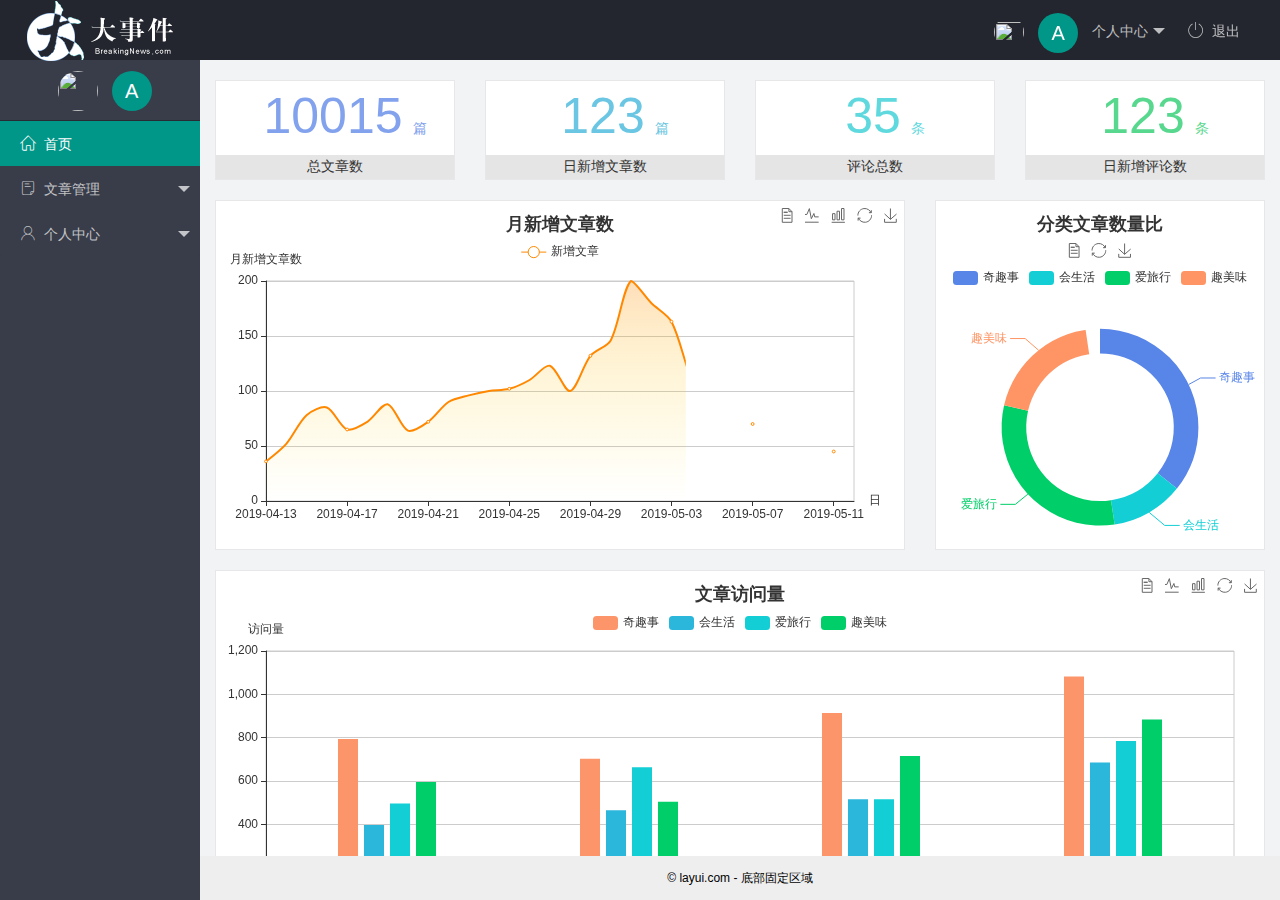
==== commit 6594157c: "后台主页完成" ====
--- a/index.html
+++ b/index.html
@@ -24,6 +24,7 @@
                 <li class="layui-nav-item">
                     <a href="javascript:;">
                         <img src="http://t.cn/RCzsdCq" class="layui-nav-img">
+                        <span class="text-avatar">A</span>
                         个人中心
                     </a>
                     <dl class="layui-nav-child">
@@ -33,7 +34,7 @@
                     </dl>
                 </li>
                 <li class="layui-nav-item">
-                    <a href=""><span class="iconfont icon-tuichu"></span>退出</a>
+                    <a href="javascript:;" id="btnLogout"><span class="iconfont icon-tuichu"></span>退出</a>
                 </li>
             </ul>
         </div>
@@ -43,7 +44,7 @@
                 <div class="userinfo">
                     <img src="http://t.cn/RCzsdCq" class="layui-nav-img">
                     <span class="text-avatar">A</span>
-                    <span class="welcome">欢迎 ***</span>
+                    <span class="welcome"></span>
                 </div>
                 <!-- 左侧导航区域（可配合layui已有的垂直导航） -->
                 <ul class="layui-nav layui-nav-tree" lay-shrink="all">
@@ -86,6 +87,9 @@
         </div>
     </div>
     <script src="./assets/lib/layui/layui.all.js"></script>
+    <script src="/assets/lib/jquery.js"></script>
+    <script src="/assets/js/index.js"></script>
+    <script src="/assets/js/ajaxApi.js"></script>
 </body>
 
 </html>--- a/assets/css/index.css
+++ b/assets/css/index.css
@@ -55,4 +55,8 @@
     position: relative;
     top: 4px;
     margin-right: 10px;
-  }+  }
+
+/* .layui-nav-img {
+      display: none;
+} */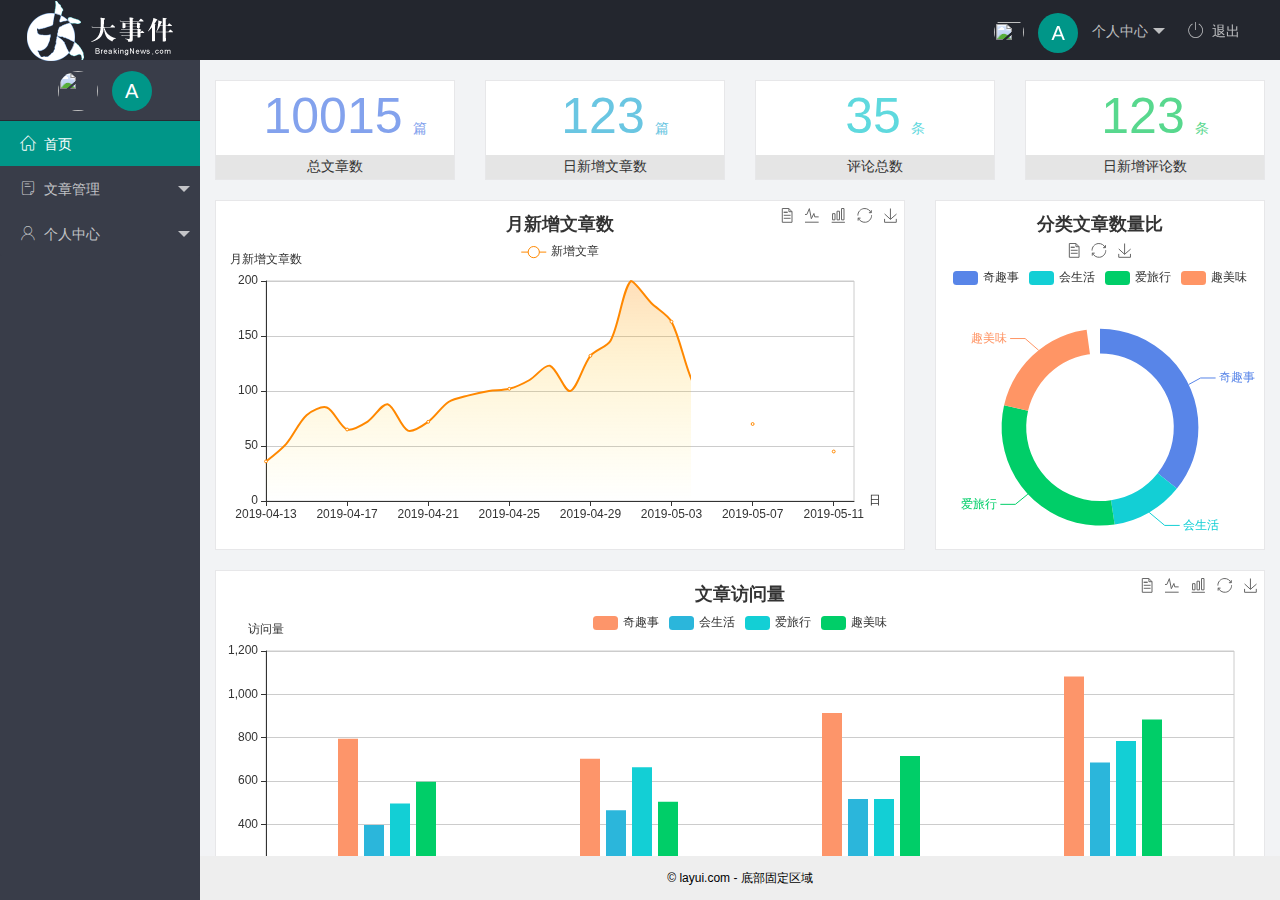
==== commit d4a9400c: "用户资料完成" ====
--- a/index.html
+++ b/index.html
@@ -67,9 +67,9 @@
                             <span class="iconfont icon-user"></span>个人中心
                         </a>
                         <dl class="layui-nav-child">
-                            <dd><a href="javascript:;"><i class="layui-icon layui-icon-app"></i>基本资料</a></dd>
+                            <dd><a href="/user/user_info.html" target="fm"><i class="layui-icon layui-icon-app"></i>基本资料</a></dd>
                             <dd><a href="javascript:;"><i class="layui-icon layui-icon-app"></i>更换头像</a></dd>
-                            <dd><a href="javascript:;"><i class="layui-icon layui-icon-app"></i>重置密码</a></dd>
+                            <dd><a href="/user/user_pwd.html" target="fm"><i class="layui-icon layui-icon-app"></i>重置密码</a></dd>
                         </dl>
                     </li>
                 </ul>
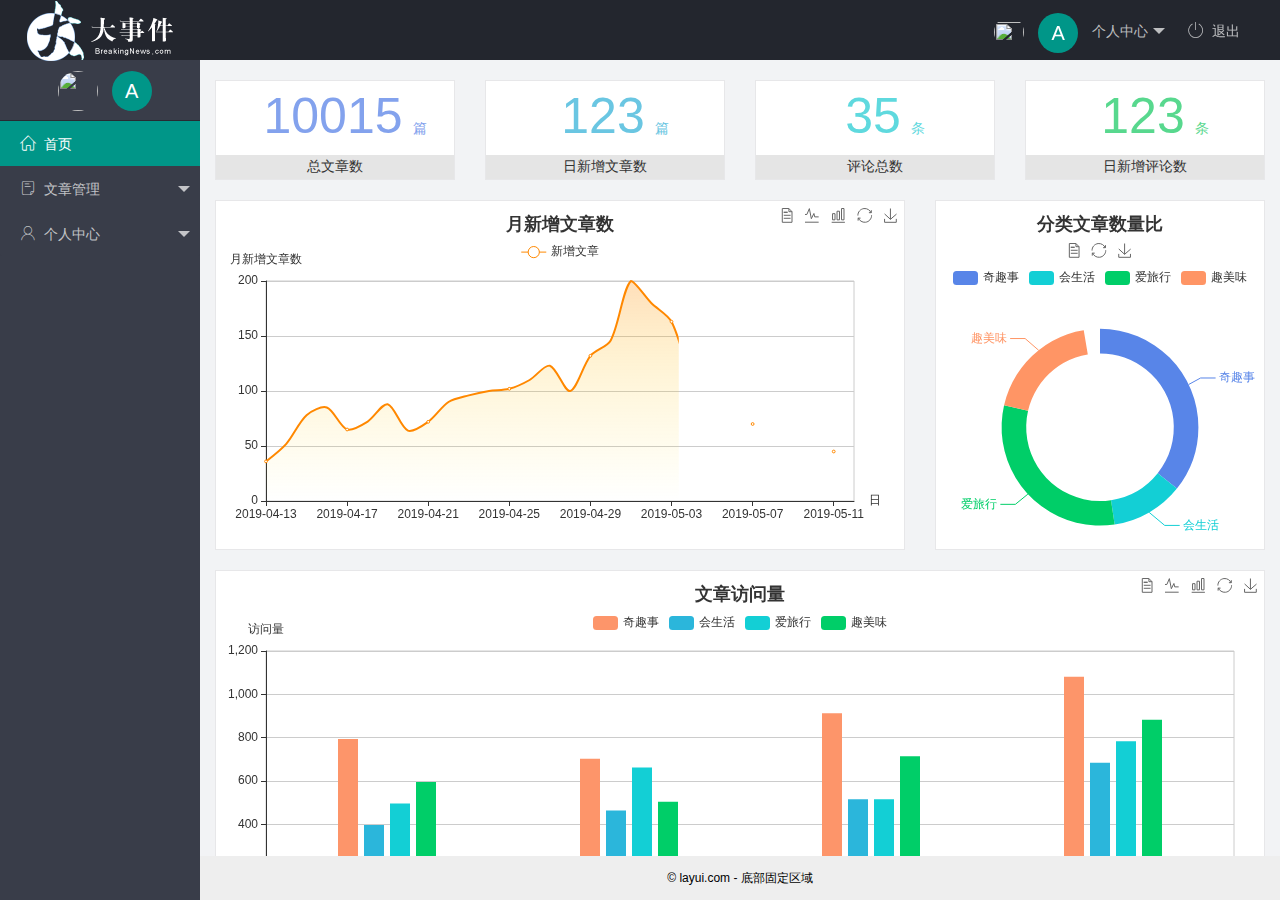
==== commit eb30ceb8: "个人中心头像完成" ====
--- a/index.html
+++ b/index.html
@@ -28,9 +28,10 @@
                         个人中心
                     </a>
                     <dl class="layui-nav-child">
-                        <dd><a href="">基本资料</a></dd>
-                        <dd><a href="">安全设置</a></dd>
-                        <dd><a href="">安全设置</a></dd>
+                        <dd><a href="/user/user_info.html" target="fm">基本资料</a></dd>
+                        <dd><a href="/user/user_pic.html" target="fm">安全设置</a></dd>
+                        <dd><a href="/user/user_pwd.html" target="fm">安全设置</a></dd>
+                        
                     </dl>
                 </li>
                 <li class="layui-nav-item">
@@ -68,7 +69,7 @@
                         </a>
                         <dl class="layui-nav-child">
                             <dd><a href="/user/user_info.html" target="fm"><i class="layui-icon layui-icon-app"></i>基本资料</a></dd>
-                            <dd><a href="javascript:;"><i class="layui-icon layui-icon-app"></i>更换头像</a></dd>
+                            <dd><a href="/user/user_pic.html" target="fm"><i class="layui-icon layui-icon-app"></i>更换头像</a></dd>
                             <dd><a href="/user/user_pwd.html" target="fm"><i class="layui-icon layui-icon-app"></i>重置密码</a></dd>
                         </dl>
                     </li>
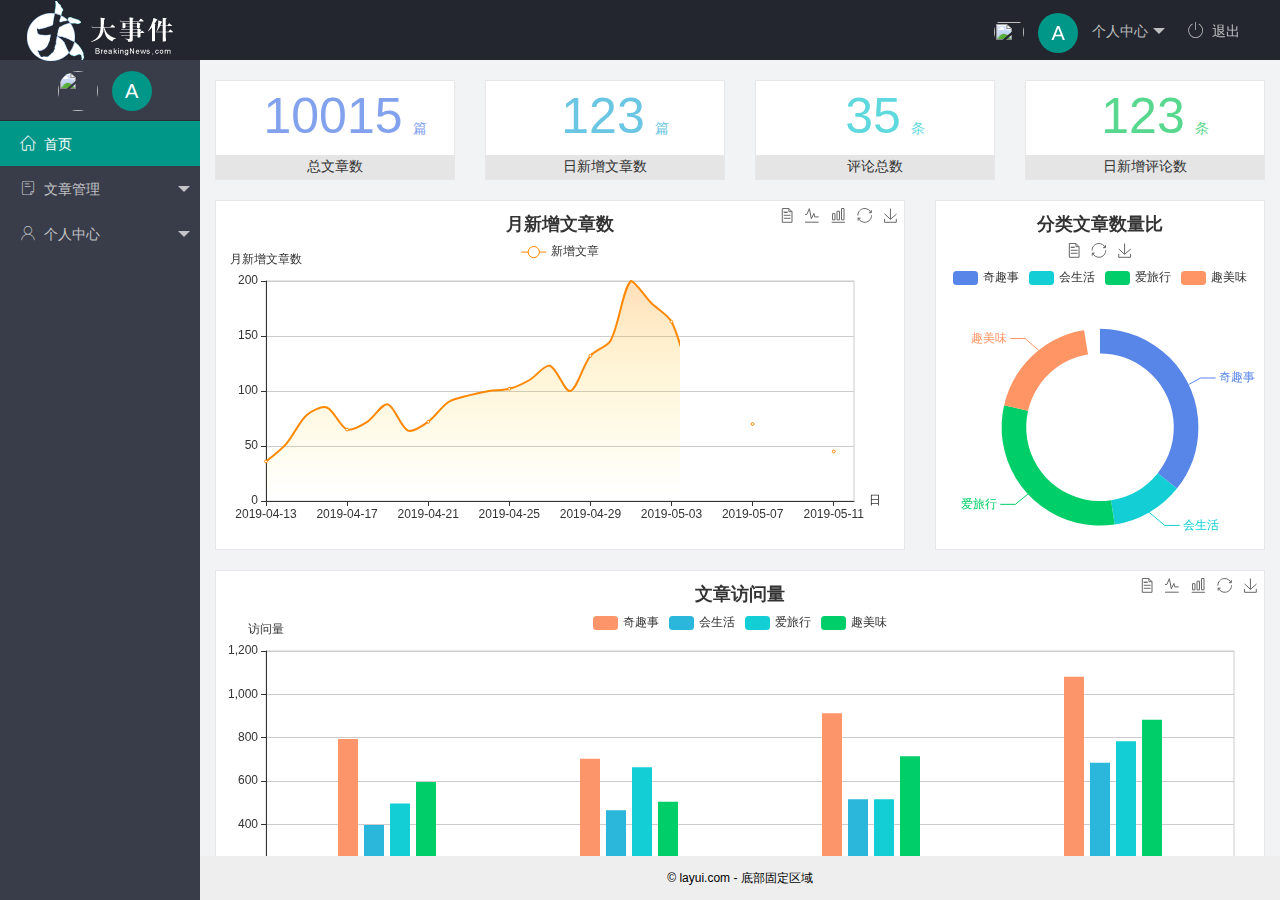
==== commit f0b434b3: "文章分类完成" ====
--- a/index.html
+++ b/index.html
@@ -58,7 +58,7 @@
                             <span class="iconfont icon-16"></span>文章管理
                         </a>
                         <dl class="layui-nav-child">
-                            <dd><a href="javascript:;"><i class="layui-icon layui-icon-app"></i>文章类别</a></dd>
+                            <dd><a href="/article/art_cate.html" target="fm"><i class="layui-icon layui-icon-app"></i>文章类别</a></dd>
                             <dd><a href="javascript:;"><i class="layui-icon layui-icon-app"></i>文章列表</a></dd>
                             <dd><a href="javascript:;"><i class="layui-icon layui-icon-app"></i>发表文章</a></dd>
                         </dl>
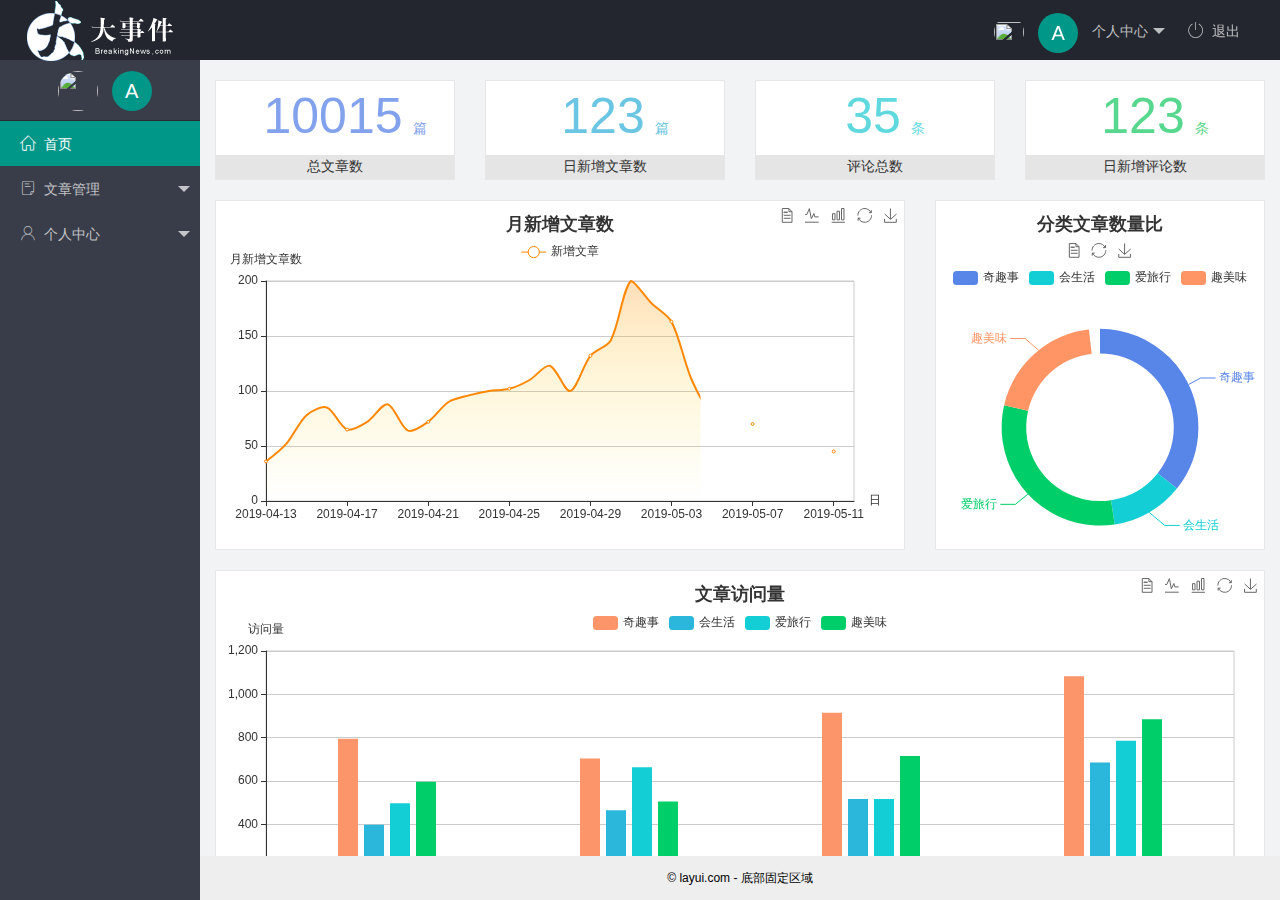
==== commit 02c0cae1: "列表分页功能" ====
--- a/index.html
+++ b/index.html
@@ -59,7 +59,7 @@
                         </a>
                         <dl class="layui-nav-child">
                             <dd><a href="/article/art_cate.html" target="fm"><i class="layui-icon layui-icon-app"></i>文章类别</a></dd>
-                            <dd><a href="javascript:;"><i class="layui-icon layui-icon-app"></i>文章列表</a></dd>
+                            <dd><a href="/article/art_list.html" target="fm"><i class="layui-icon layui-icon-app"></i>文章列表</a></dd>
                             <dd><a href="javascript:;"><i class="layui-icon layui-icon-app"></i>发表文章</a></dd>
                         </dl>
                     </li>
